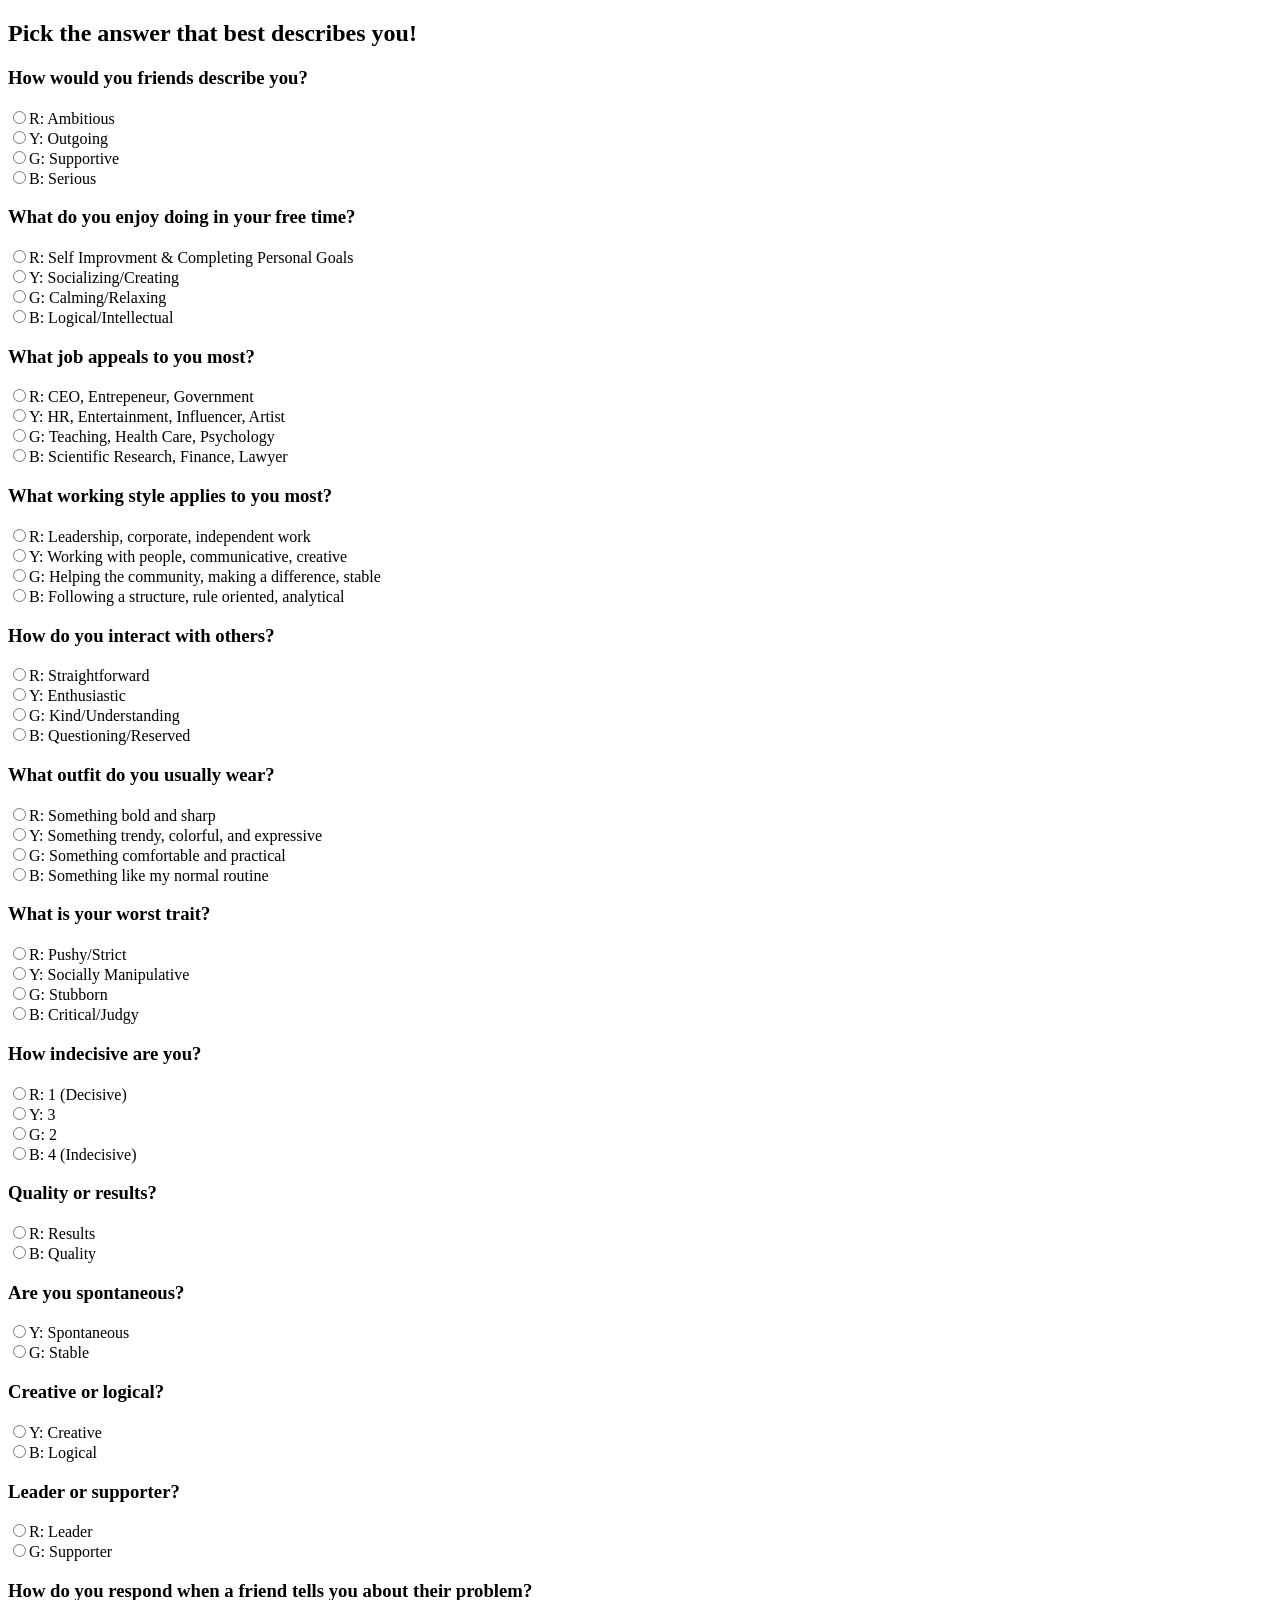
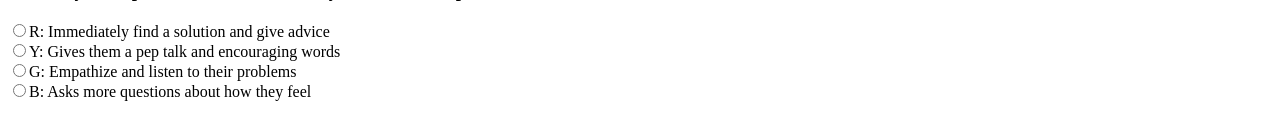
==== quiz.html @ c336f26c "implemented counter system for each option" ====
<!DOCTYPE html>

<html>
    <head>
        <title>Color Type Quiz!!</title>
    </head>

    <body>
        <h2>Pick the answer that best describes you!</h2>
        <div class="question" id = "q1">
            <h3>How would you friends describe you?</h3>
            <label>
                <div>
                    <input type="radio" name="q1r" id="q1r1" onclick="counter('R')">R: Ambitious
                </div>
            </label>
            <label>
                <div>
                    <input type="radio" name="q1r" id="q1r2" onclick="counter('Y')">Y: Outgoing
                </div>
            </label>
            <label>
                <div>
                    <input type="radio" name="q1r" id="q1r3" onclick="counter('G')">G: Supportive
                </div>
            </label>
            <label>
                <div>
                    <input type="radio" name="q1r" id="q1r4" onclick="counter('B')">B: Serious
                </div>
            </label>
        </div>
        <div class="question" id = "q2">
            <h3>What do you enjoy doing in your free time?</h3>
            <label>
                <div>
                    <input type="radio" name="q2r" id="q2r1" onclick="counter('R')">R: Self Improvment & Completing Personal Goals
                </div>
            </label>
            <label>
                <div>
                    <input type="radio" name="q2r" id="q2r2" onclick="counter('Y')">Y: Socializing/Creating
                </div>
            </label>
            <label>
                <div>
                    <input type="radio" name="q2r" id="q2r3" onclick="counter('G')">G: Calming/Relaxing
                </div>
            </label>
            <label>
                <div>
                    <input type="radio" name="q2r" id="q2r4" onclick="counter('B')">B: Logical/Intellectual
                </div>
            </label>
        </div>
        <div class="question" id = "q3">
            <h3>What job appeals to you most?</h3>
            <label>
                <div>
                    <input type="radio" name="q3r" id="q3r1" onclick="counter('R')">R: CEO, Entrepeneur, Government
                </div>
            </label>
            <label>
                <div>
                    <input type="radio" name="q3r" id="q3r2" onclick="counter('Y')">Y: HR, Entertainment, Influencer, Artist
                </div>
            </label>
            <label>
                <div>
                    <input type="radio" name="q3r" id="q3r3" onclick="counter('G')">G: Teaching, Health Care, Psychology
                </div>
            </label>
            <label>
                <div>
                    <input type="radio" name="q3r" id="q3r4" onclick="counter('B')">B: Scientific Research, Finance, Lawyer
                </div>
            </label>
        </div>
        <div class="question" id = "q4">
            <h3>What working style applies to you most?</h3>
            <label>
                <div>
                    <input type="radio" name="q4r" id="q4r1" onclick="counter('R')">R: Leadership, corporate, independent work
                </div>
            </label>
            <label>
                <div>
                    <input type="radio" name="q4r" id="q4r2" onclick="counter('Y')">Y: Working with people, communicative, creative
                </div>
            </label>
            <label>
                <div>
                    <input type="radio" name="q4r" id="q4r3" onclick="counter('G')">G: Helping the community, making a difference, stable
                </div>
            </label>
            <label>
                <div>
                    <input type="radio" name="q4r" id="q4r4" onclick="counter('B')">B: Following a structure, rule oriented, analytical
                </div>
            </label>
        </div>
        <div class="question" id = "q5">
            <h3>How do you interact with others?</h3>
            <label>
                <div>
                    <input type="radio" name="q5r" id="q5r1" onclick="counter('R')">R: Straightforward
                </div>
            </label>
            <label>
                <div>
                    <input type="radio" name="q5r" id="q5r2" onclick="counter('Y')">Y: Enthusiastic
                </div>
            </label>
            <label>
                <div>
                    <input type="radio" name="q5r" id="q5r3" onclick="counter('G')">G: Kind/Understanding
                </div>
            </label>
            <label>
                <div>
                    <input type="radio" name="q5r" id="q5r4" onclick="counter('B')">B: Questioning/Reserved
                </div>
            </label>
        </div>
        <div class="question" id = "q6">
            <h3>What outfit do you usually wear?</h3>
            <label>
                <div>
                    <input type="radio" name="q6r" id="q6r1" onclick="counter('R')">R: Something bold and sharp
                </div>
            </label>
            <label>
                <div>
                    <input type="radio" name="q6r" id="q6r2" onclick="counter('Y')">Y: Something trendy, colorful, and expressive
                </div>
            </label>
            <label>
                <div>
                    <input type="radio" name="q6r" id="q6r3" onclick="counter('G')">G: Something comfortable and practical
                </div>
            </label>
            <label>
                <div>
                    <input type="radio" name="q6r" id="q6r4" onclick="counter('B')">B: Something like my normal routine
                </div>
            </label>
        </div>
        <div class="question" id = "q7">
            <h3>What is your worst trait?</h3>
            <label>
                <div>
                    <input type="radio" name="q7r" id="q7r1" onclick="counter('R')">R: Pushy/Strict
                </div>
            </label>
            <label>
                <div>
                    <input type="radio" name="q7r" id="q7r2" onclick="counter('Y')">Y: Socially Manipulative
                </div>
            </label>
            <label>
                <div>
                    <input type="radio" name="q7r" id="q7r3" onclick="counter('G')">G: Stubborn
                </div>
            </label>
            <label>
                <div>
                    <input type="radio" name="q7r" id="q7r4" onclick="counter('B')">B: Critical/Judgy
                </div>
            </label>
        </div>
        <div class="question" id = "q8">
            <h3>How indecisive are you?</h3>
            
            <label>
                <div>
                    <input type="radio" name="q8r" id="q8r1" onclick="counter('R')">R: 1 (Decisive)
                </div>
            </label>
            <label>
                <div>
                    <input type="radio" name="q8r" id="q8r2" onclick="counter('Y')">Y: 3
                </div>
            </label>
            <label>
                <div>
                    <input type="radio" name="q8r" id="q8r3" onclick="counter('G')">G: 2
                </div>
            </label>
            <label>
                <div>
                    <input type="radio" name="q8r" id="q8r4" onclick="counter('B')">B: 4 (Indecisive)
                </div>
            </label>
        </div>
        <div class="question" id = "q9">
            <h3>Quality or results?</h3>
            <label>
                <div>
                    <input type="radio" name="q9r" id="q9r1" onclick="counter('R')">R: Results
                </div>
            </label>
            <label>
                <div>
                    <input type="radio" name="q9r" id="q9r2" onclick="counter('B')">B: Quality
                </div>
            </label>
        </div>
        <div class="question" id = "q10">
            <h3>Are you spontaneous?</h3>
            <label>
                <div>
                    <input type="radio" name="q10r" id="q10r1" onclick="counter('Y')">Y: Spontaneous
                </div>
            </label>
            <label>
                <div>
                    <input type="radio" name="q10r" id="q10r2" onclick="counter('G')">G: Stable
                </div>
            </label>
        </div>
        <div class="question" id = "q11">
            <h3>Creative or logical?</h3>
            <label>
                <div>
                    <input type="radio" name="q11r" id="q11r1" onclick="counter('Y')">Y: Creative
                </div>
            </label>
            <label>
                <div>
                    <input type="radio" name="q11r" id="q11r2" onclick="counter('B')">B: Logical
                </div>
            </label>
        </div>
        <div class="question" id = "q12">
            <h3>Leader or supporter?</h3>
            <label>
                <div>
                    <input type="radio" name="q12r" id="q12r1" onclick="counter('R')">R: Leader
                </div>
            </label>
            <label>
                <div>
                    <input type="radio" name="q12r" id="q12r2" onclick="counter('G')">G: Supporter
                </div>
            </label>
        </div>
        <div class="question" id = "q13">
            <h3>How do you respond when a friend tells you about their problem?</h3>
            <label>
                <div>
                    <input type="radio" name="q13r" id="q13r1" onclick="counter('R')">R: Immediately find a solution and give advice
                </div>
            </label>
            <label>
                <div>
                    <input type="radio" name="q13r" id="q13r2" onclick="counter('Y')">Y: Gives them a pep talk and encouraging words
                </div>
            </label>
            <label>
                <div>
                    <input type="radio" name="q13r" id="q13r3" onclick="counter('G')">G: Empathize and listen to their problems
                </div>
            </label>
            <label>
                <div>
                    <input type="radio" name="q13r" id="q13r4" onclick="counter('B')">B: Asks more questions about how they feel
                </div>
            </label>
        </div>
        <p id="output"></p>
        <script src="main.js"></script>
    </body>
</html>
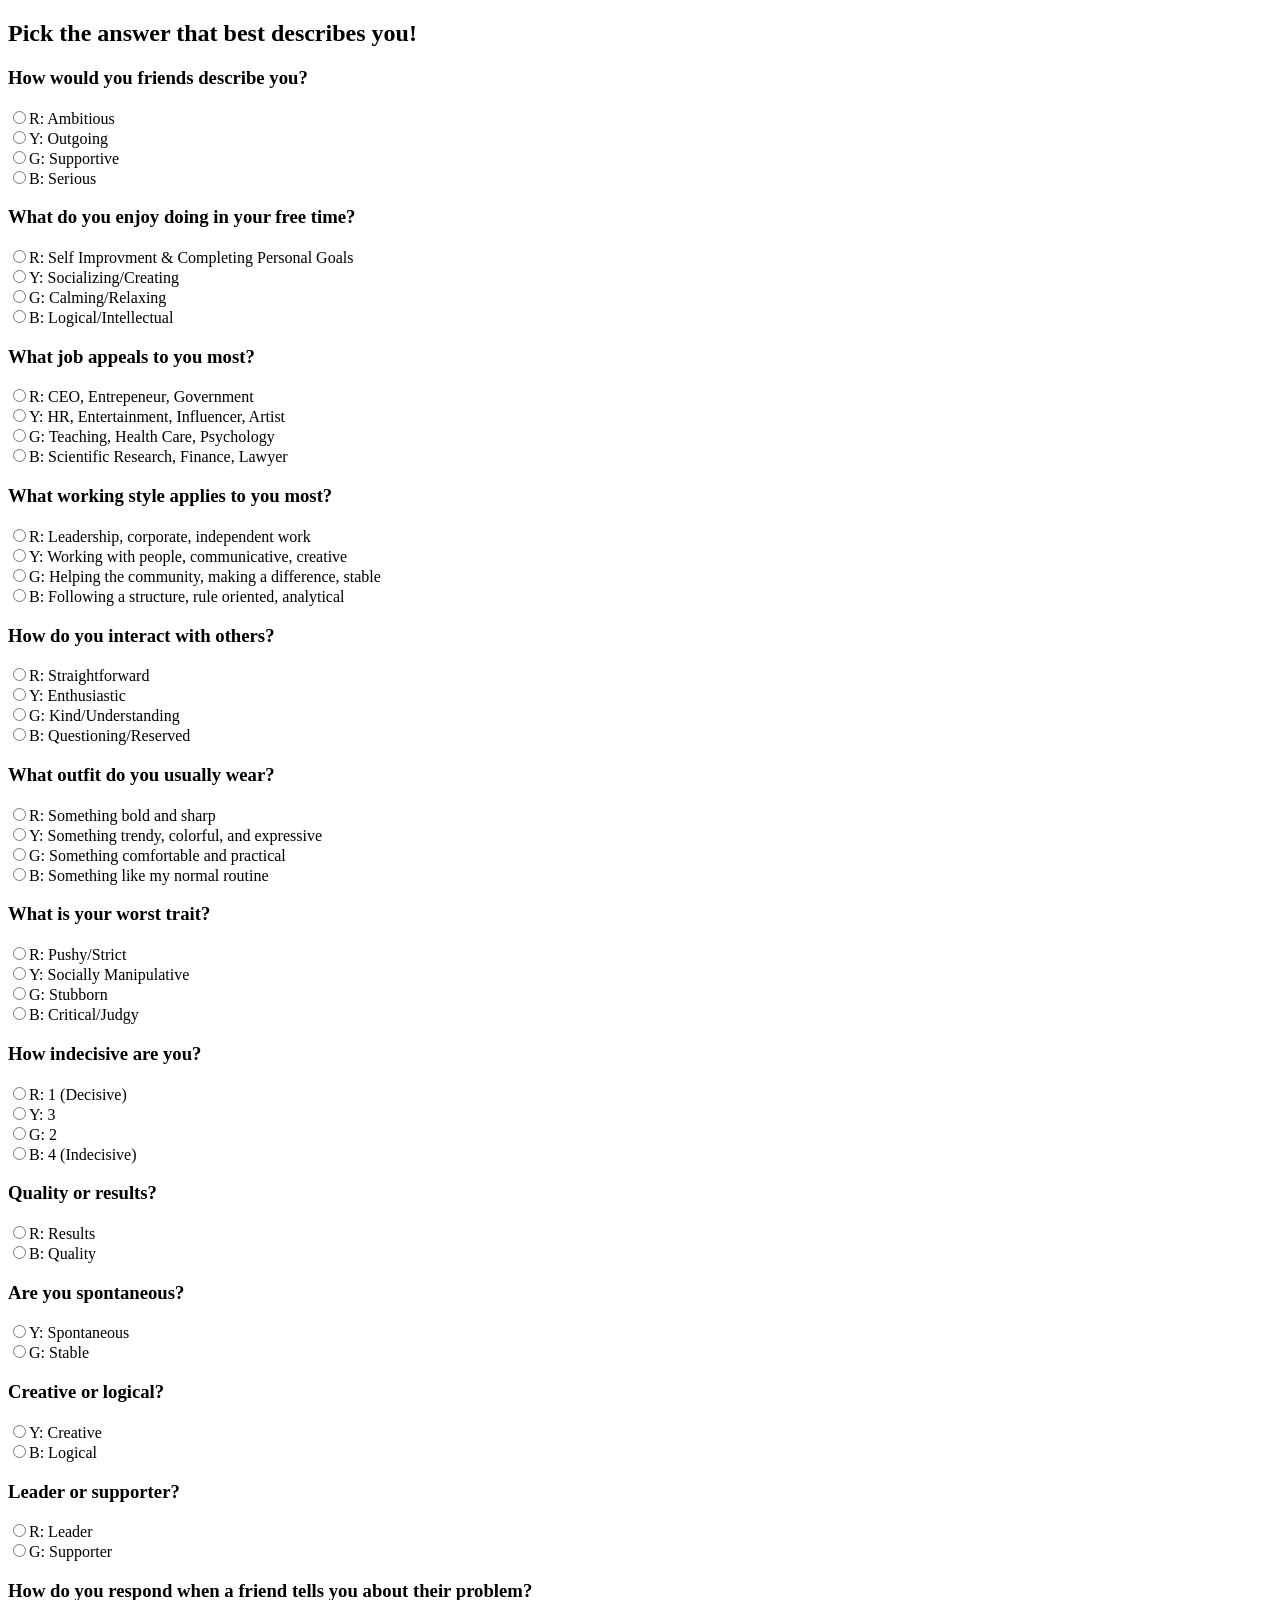
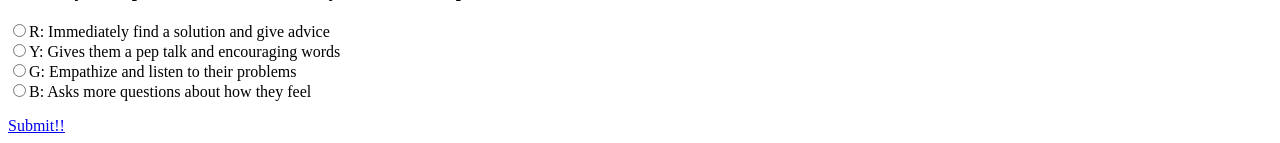
==== commit 80377ff8: "results page! but the results don't work?" ====
--- a/quiz.html
+++ b/quiz.html
@@ -11,22 +11,22 @@
             <h3>How would you friends describe you?</h3>
             <label>
                 <div>
-                    <input type="radio" name="q1r" id="q1r1" onclick="counter('R')">R: Ambitious
-                </div>
-            </label>
-            <label>
-                <div>
-                    <input type="radio" name="q1r" id="q1r2" onclick="counter('Y')">Y: Outgoing
-                </div>
-            </label>
-            <label>
-                <div>
-                    <input type="radio" name="q1r" id="q1r3" onclick="counter('G')">G: Supportive
-                </div>
-            </label>
-            <label>
-                <div>
-                    <input type="radio" name="q1r" id="q1r4" onclick="counter('B')">B: Serious
+                    <input type="radio" name="q1r" id="q1r1" onclick="counter('q1', 'R')">R: Ambitious
+                </div>
+            </label>
+            <label>
+                <div>
+                    <input type="radio" name="q1r" id="q1r2" onclick="counter('q1', 'Y')">Y: Outgoing
+                </div>
+            </label>
+            <label>
+                <div>
+                    <input type="radio" name="q1r" id="q1r3" onclick="counter('q1', 'G')">G: Supportive
+                </div>
+            </label>
+            <label>
+                <div>
+                    <input type="radio" name="q1r" id="q1r4" onclick="counter('q1', 'B')">B: Serious
                 </div>
             </label>
         </div>
@@ -34,22 +34,22 @@
             <h3>What do you enjoy doing in your free time?</h3>
             <label>
                 <div>
-                    <input type="radio" name="q2r" id="q2r1" onclick="counter('R')">R: Self Improvment & Completing Personal Goals
-                </div>
-            </label>
-            <label>
-                <div>
-                    <input type="radio" name="q2r" id="q2r2" onclick="counter('Y')">Y: Socializing/Creating
-                </div>
-            </label>
-            <label>
-                <div>
-                    <input type="radio" name="q2r" id="q2r3" onclick="counter('G')">G: Calming/Relaxing
-                </div>
-            </label>
-            <label>
-                <div>
-                    <input type="radio" name="q2r" id="q2r4" onclick="counter('B')">B: Logical/Intellectual
+                    <input type="radio" name="q2r" id="q2r1" onclick="counter('q2', 'R')">R: Self Improvment & Completing Personal Goals
+                </div>
+            </label>
+            <label>
+                <div>
+                    <input type="radio" name="q2r" id="q2r2" onclick="counter('q2', 'Y')">Y: Socializing/Creating
+                </div>
+            </label>
+            <label>
+                <div>
+                    <input type="radio" name="q2r" id="q2r3" onclick="counter('q2', 'G')">G: Calming/Relaxing
+                </div>
+            </label>
+            <label>
+                <div>
+                    <input type="radio" name="q2r" id="q2r4" onclick="counter('q2', 'B')">B: Logical/Intellectual
                 </div>
             </label>
         </div>
@@ -57,22 +57,22 @@
             <h3>What job appeals to you most?</h3>
             <label>
                 <div>
-                    <input type="radio" name="q3r" id="q3r1" onclick="counter('R')">R: CEO, Entrepeneur, Government
-                </div>
-            </label>
-            <label>
-                <div>
-                    <input type="radio" name="q3r" id="q3r2" onclick="counter('Y')">Y: HR, Entertainment, Influencer, Artist
-                </div>
-            </label>
-            <label>
-                <div>
-                    <input type="radio" name="q3r" id="q3r3" onclick="counter('G')">G: Teaching, Health Care, Psychology
-                </div>
-            </label>
-            <label>
-                <div>
-                    <input type="radio" name="q3r" id="q3r4" onclick="counter('B')">B: Scientific Research, Finance, Lawyer
+                    <input type="radio" name="q3r" id="q3r1" onclick="counter('q3', 'R')">R: CEO, Entrepeneur, Government
+                </div>
+            </label>
+            <label>
+                <div>
+                    <input type="radio" name="q3r" id="q3r2" onclick="counter('q3', 'Y')">Y: HR, Entertainment, Influencer, Artist
+                </div>
+            </label>
+            <label>
+                <div>
+                    <input type="radio" name="q3r" id="q3r3" onclick="counter('q3', 'G')">G: Teaching, Health Care, Psychology
+                </div>
+            </label>
+            <label>
+                <div>
+                    <input type="radio" name="q3r" id="q3r4" onclick="counter('q3', 'B')">B: Scientific Research, Finance, Lawyer
                 </div>
             </label>
         </div>
@@ -80,22 +80,22 @@
             <h3>What working style applies to you most?</h3>
             <label>
                 <div>
-                    <input type="radio" name="q4r" id="q4r1" onclick="counter('R')">R: Leadership, corporate, independent work
-                </div>
-            </label>
-            <label>
-                <div>
-                    <input type="radio" name="q4r" id="q4r2" onclick="counter('Y')">Y: Working with people, communicative, creative
-                </div>
-            </label>
-            <label>
-                <div>
-                    <input type="radio" name="q4r" id="q4r3" onclick="counter('G')">G: Helping the community, making a difference, stable
-                </div>
-            </label>
-            <label>
-                <div>
-                    <input type="radio" name="q4r" id="q4r4" onclick="counter('B')">B: Following a structure, rule oriented, analytical
+                    <input type="radio" name="q4r" id="q4r1" onclick="counter('q4', 'R')">R: Leadership, corporate, independent work
+                </div>
+            </label>
+            <label>
+                <div>
+                    <input type="radio" name="q4r" id="q4r2" onclick="counter('q4', 'Y')">Y: Working with people, communicative, creative
+                </div>
+            </label>
+            <label>
+                <div>
+                    <input type="radio" name="q4r" id="q4r3" onclick="counter('q4', 'G')">G: Helping the community, making a difference, stable
+                </div>
+            </label>
+            <label>
+                <div>
+                    <input type="radio" name="q4r" id="q4r4" onclick="counter('q4', 'B')">B: Following a structure, rule oriented, analytical
                 </div>
             </label>
         </div>
@@ -103,22 +103,22 @@
             <h3>How do you interact with others?</h3>
             <label>
                 <div>
-                    <input type="radio" name="q5r" id="q5r1" onclick="counter('R')">R: Straightforward
-                </div>
-            </label>
-            <label>
-                <div>
-                    <input type="radio" name="q5r" id="q5r2" onclick="counter('Y')">Y: Enthusiastic
-                </div>
-            </label>
-            <label>
-                <div>
-                    <input type="radio" name="q5r" id="q5r3" onclick="counter('G')">G: Kind/Understanding
-                </div>
-            </label>
-            <label>
-                <div>
-                    <input type="radio" name="q5r" id="q5r4" onclick="counter('B')">B: Questioning/Reserved
+                    <input type="radio" name="q5r" id="q5r1" onclick="counter('q5', 'R')">R: Straightforward
+                </div>
+            </label>
+            <label>
+                <div>
+                    <input type="radio" name="q5r" id="q5r2" onclick="counter('q5', 'Y')">Y: Enthusiastic
+                </div>
+            </label>
+            <label>
+                <div>
+                    <input type="radio" name="q5r" id="q5r3" onclick="counter('q5', 'G')">G: Kind/Understanding
+                </div>
+            </label>
+            <label>
+                <div>
+                    <input type="radio" name="q5r" id="q5r4" onclick="counter('q5', 'B')">B: Questioning/Reserved
                 </div>
             </label>
         </div>
@@ -126,22 +126,22 @@
             <h3>What outfit do you usually wear?</h3>
             <label>
                 <div>
-                    <input type="radio" name="q6r" id="q6r1" onclick="counter('R')">R: Something bold and sharp
-                </div>
-            </label>
-            <label>
-                <div>
-                    <input type="radio" name="q6r" id="q6r2" onclick="counter('Y')">Y: Something trendy, colorful, and expressive
-                </div>
-            </label>
-            <label>
-                <div>
-                    <input type="radio" name="q6r" id="q6r3" onclick="counter('G')">G: Something comfortable and practical
-                </div>
-            </label>
-            <label>
-                <div>
-                    <input type="radio" name="q6r" id="q6r4" onclick="counter('B')">B: Something like my normal routine
+                    <input type="radio" name="q6r" id="q6r1" onclick="counter('q6', 'R')">R: Something bold and sharp
+                </div>
+            </label>
+            <label>
+                <div>
+                    <input type="radio" name="q6r" id="q6r2" onclick="counter('q6', 'Y')">Y: Something trendy, colorful, and expressive
+                </div>
+            </label>
+            <label>
+                <div>
+                    <input type="radio" name="q6r" id="q6r3" onclick="counter('q6', 'G')">G: Something comfortable and practical
+                </div>
+            </label>
+            <label>
+                <div>
+                    <input type="radio" name="q6r" id="q6r4" onclick="counter('q6', 'B')">B: Something like my normal routine
                 </div>
             </label>
         </div>
@@ -149,22 +149,22 @@
             <h3>What is your worst trait?</h3>
             <label>
                 <div>
-                    <input type="radio" name="q7r" id="q7r1" onclick="counter('R')">R: Pushy/Strict
-                </div>
-            </label>
-            <label>
-                <div>
-                    <input type="radio" name="q7r" id="q7r2" onclick="counter('Y')">Y: Socially Manipulative
-                </div>
-            </label>
-            <label>
-                <div>
-                    <input type="radio" name="q7r" id="q7r3" onclick="counter('G')">G: Stubborn
-                </div>
-            </label>
-            <label>
-                <div>
-                    <input type="radio" name="q7r" id="q7r4" onclick="counter('B')">B: Critical/Judgy
+                    <input type="radio" name="q7r" id="q7r1" onclick="counter('q7', 'R')">R: Pushy/Strict
+                </div>
+            </label>
+            <label>
+                <div>
+                    <input type="radio" name="q7r" id="q7r2" onclick="counter('q7', 'Y')">Y: Socially Manipulative
+                </div>
+            </label>
+            <label>
+                <div>
+                    <input type="radio" name="q7r" id="q7r3" onclick="counter('q7', 'G')">G: Stubborn
+                </div>
+            </label>
+            <label>
+                <div>
+                    <input type="radio" name="q7r" id="q7r4" onclick="counter('q7', 'B')">B: Critical/Judgy
                 </div>
             </label>
         </div>
@@ -173,22 +173,22 @@
             
             <label>
                 <div>
-                    <input type="radio" name="q8r" id="q8r1" onclick="counter('R')">R: 1 (Decisive)
-                </div>
-            </label>
-            <label>
-                <div>
-                    <input type="radio" name="q8r" id="q8r2" onclick="counter('Y')">Y: 3
-                </div>
-            </label>
-            <label>
-                <div>
-                    <input type="radio" name="q8r" id="q8r3" onclick="counter('G')">G: 2
-                </div>
-            </label>
-            <label>
-                <div>
-                    <input type="radio" name="q8r" id="q8r4" onclick="counter('B')">B: 4 (Indecisive)
+                    <input type="radio" name="q8r" id="q8r1" onclick="counter('q8', 'R')">R: 1 (Decisive)
+                </div>
+            </label>
+            <label>
+                <div>
+                    <input type="radio" name="q8r" id="q8r2" onclick="counter('q8', 'Y')">Y: 3
+                </div>
+            </label>
+            <label>
+                <div>
+                    <input type="radio" name="q8r" id="q8r3" onclick="counter('q8', 'G')">G: 2
+                </div>
+            </label>
+            <label>
+                <div>
+                    <input type="radio" name="q8r" id="q8r4" onclick="counter('q8', 'B')">B: 4 (Indecisive)
                 </div>
             </label>
         </div>
@@ -196,12 +196,12 @@
             <h3>Quality or results?</h3>
             <label>
                 <div>
-                    <input type="radio" name="q9r" id="q9r1" onclick="counter('R')">R: Results
-                </div>
-            </label>
-            <label>
-                <div>
-                    <input type="radio" name="q9r" id="q9r2" onclick="counter('B')">B: Quality
+                    <input type="radio" name="q9r" id="q9r1" onclick="counter('q9', 'R')">R: Results
+                </div>
+            </label>
+            <label>
+                <div>
+                    <input type="radio" name="q9r" id="q9r2" onclick="counter('q9', 'B')">B: Quality
                 </div>
             </label>
         </div>
@@ -209,12 +209,12 @@
             <h3>Are you spontaneous?</h3>
             <label>
                 <div>
-                    <input type="radio" name="q10r" id="q10r1" onclick="counter('Y')">Y: Spontaneous
-                </div>
-            </label>
-            <label>
-                <div>
-                    <input type="radio" name="q10r" id="q10r2" onclick="counter('G')">G: Stable
+                    <input type="radio" name="q10r" id="q10r1" onclick="counter('q10', 'Y')">Y: Spontaneous
+                </div>
+            </label>
+            <label>
+                <div>
+                    <input type="radio" name="q10r" id="q10r2" onclick="counter('q10', 'G')">G: Stable
                 </div>
             </label>
         </div>
@@ -222,12 +222,12 @@
             <h3>Creative or logical?</h3>
             <label>
                 <div>
-                    <input type="radio" name="q11r" id="q11r1" onclick="counter('Y')">Y: Creative
-                </div>
-            </label>
-            <label>
-                <div>
-                    <input type="radio" name="q11r" id="q11r2" onclick="counter('B')">B: Logical
+                    <input type="radio" name="q11r" id="q11r1" onclick="counter('q11', 'Y')">Y: Creative
+                </div>
+            </label>
+            <label>
+                <div>
+                    <input type="radio" name="q11r" id="q11r2" onclick="counter('q11', 'B')">B: Logical
                 </div>
             </label>
         </div>
@@ -235,12 +235,12 @@
             <h3>Leader or supporter?</h3>
             <label>
                 <div>
-                    <input type="radio" name="q12r" id="q12r1" onclick="counter('R')">R: Leader
-                </div>
-            </label>
-            <label>
-                <div>
-                    <input type="radio" name="q12r" id="q12r2" onclick="counter('G')">G: Supporter
+                    <input type="radio" name="q12r" id="q12r1" onclick="counter('q12', 'R')">R: Leader
+                </div>
+            </label>
+            <label>
+                <div>
+                    <input type="radio" name="q12r" id="q12r2" onclick="counter('q12', 'G')">G: Supporter
                 </div>
             </label>
         </div>
@@ -248,26 +248,27 @@
             <h3>How do you respond when a friend tells you about their problem?</h3>
             <label>
                 <div>
-                    <input type="radio" name="q13r" id="q13r1" onclick="counter('R')">R: Immediately find a solution and give advice
-                </div>
-            </label>
-            <label>
-                <div>
-                    <input type="radio" name="q13r" id="q13r2" onclick="counter('Y')">Y: Gives them a pep talk and encouraging words
-                </div>
-            </label>
-            <label>
-                <div>
-                    <input type="radio" name="q13r" id="q13r3" onclick="counter('G')">G: Empathize and listen to their problems
-                </div>
-            </label>
-            <label>
-                <div>
-                    <input type="radio" name="q13r" id="q13r4" onclick="counter('B')">B: Asks more questions about how they feel
+                    <input type="radio" name="q13r" id="q13r1" onclick="counter('q13', 'R')">R: Immediately find a solution and give advice
+                </div>
+            </label>
+            <label>
+                <div>
+                    <input type="radio" name="q13r" id="q13r2" onclick="counter('q13', 'Y')">Y: Gives them a pep talk and encouraging words
+                </div>
+            </label>
+            <label>
+                <div>
+                    <input type="radio" name="q13r" id="q13r3" onclick="counter('q13', 'G')">G: Empathize and listen to their problems
+                </div>
+            </label>
+            <label>
+                <div>
+                    <input type="radio" name="q13r" id="q13r4" onclick="counter('q13', 'B')">B: Asks more questions about how they feel
                 </div>
             </label>
         </div>
         <p id="output"></p>
         <script src="main.js"></script>
+        <a href="results.html">Submit!!</a>
     </body>
 </html>
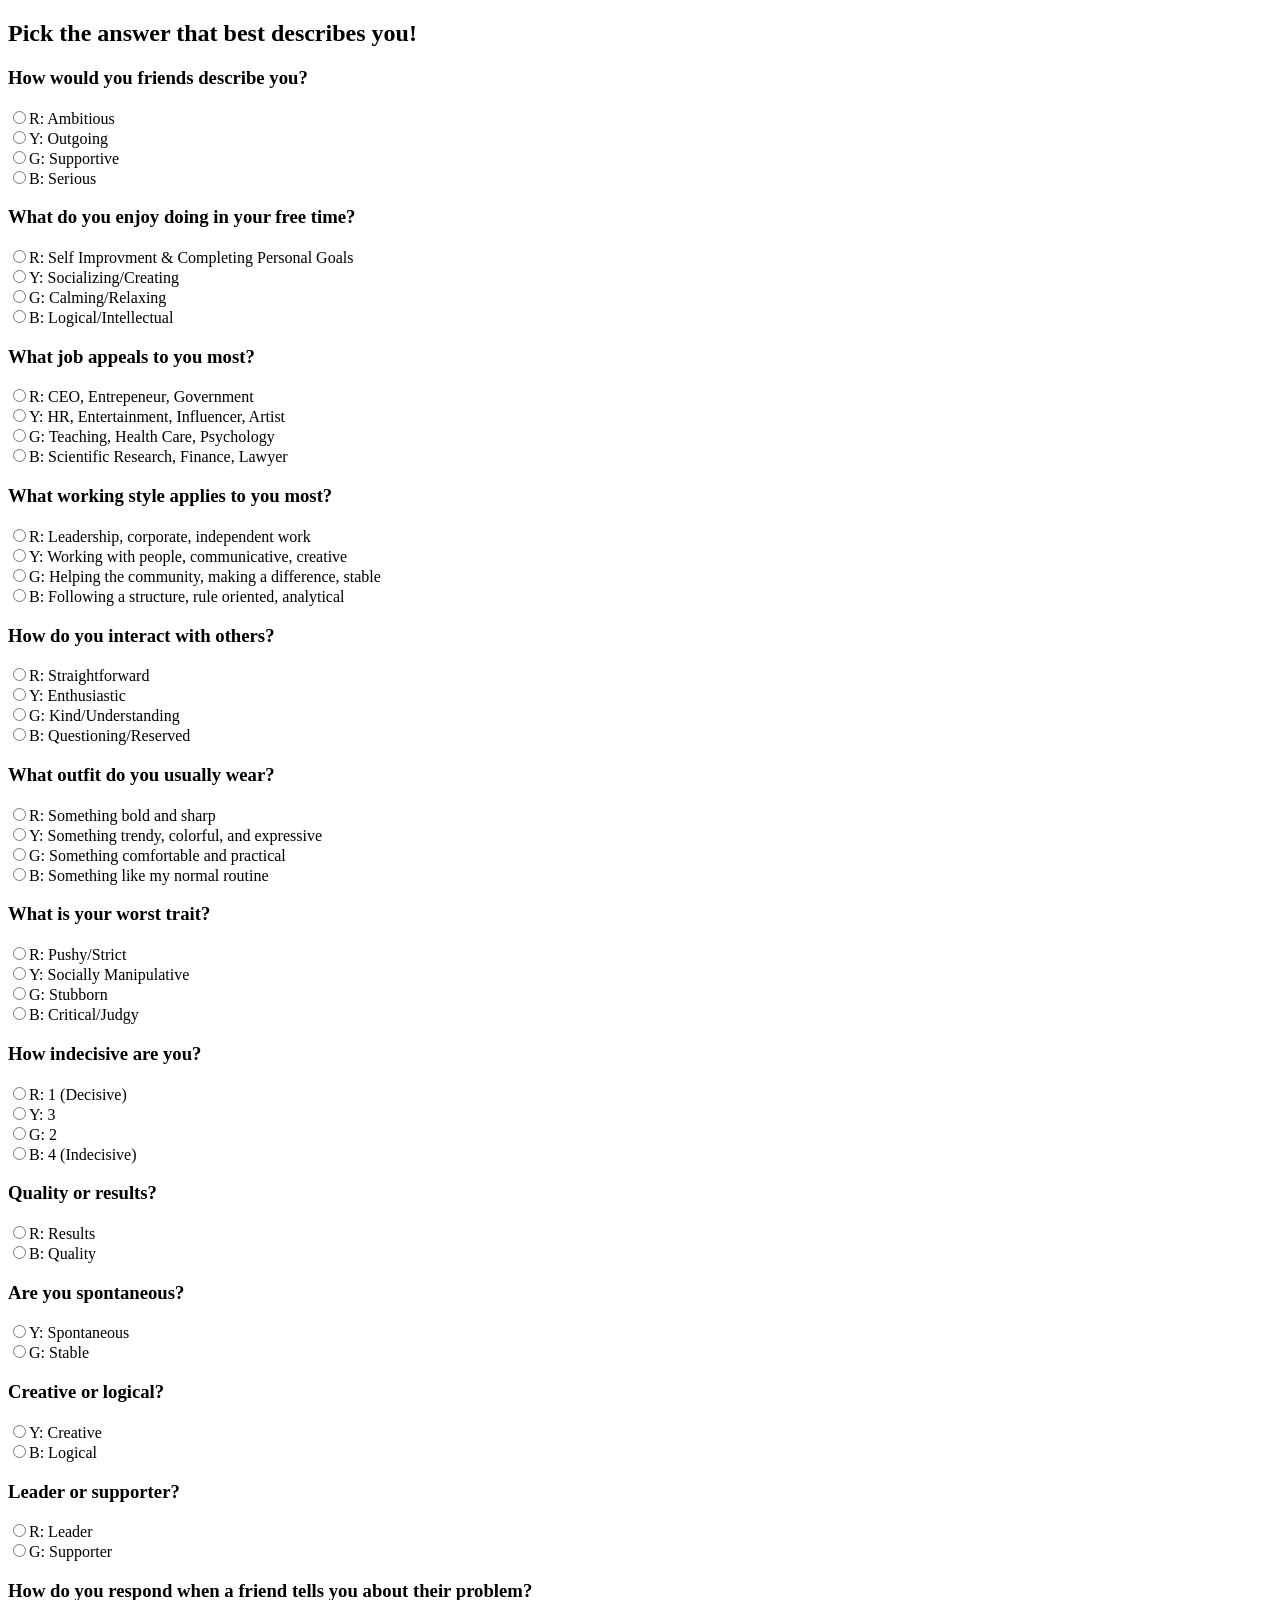
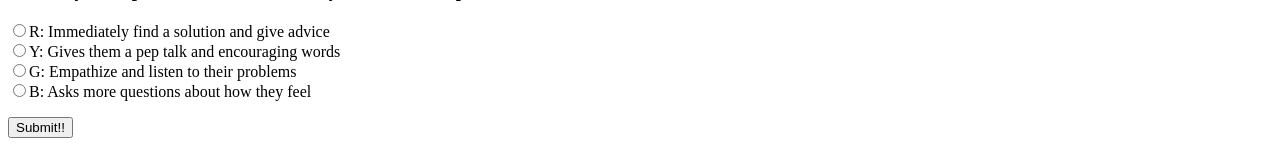
==== commit 08d4ac73: "added confetti yay" ====
--- a/quiz.html
+++ b/quiz.html
@@ -269,6 +269,6 @@
         </div>
         <p id="output"></p>
         <script src="main.js"></script>
-        <a href="results.html">Submit!!</a>
+        <button onclick="submit()">Submit!!</button>
     </body>
 </html>
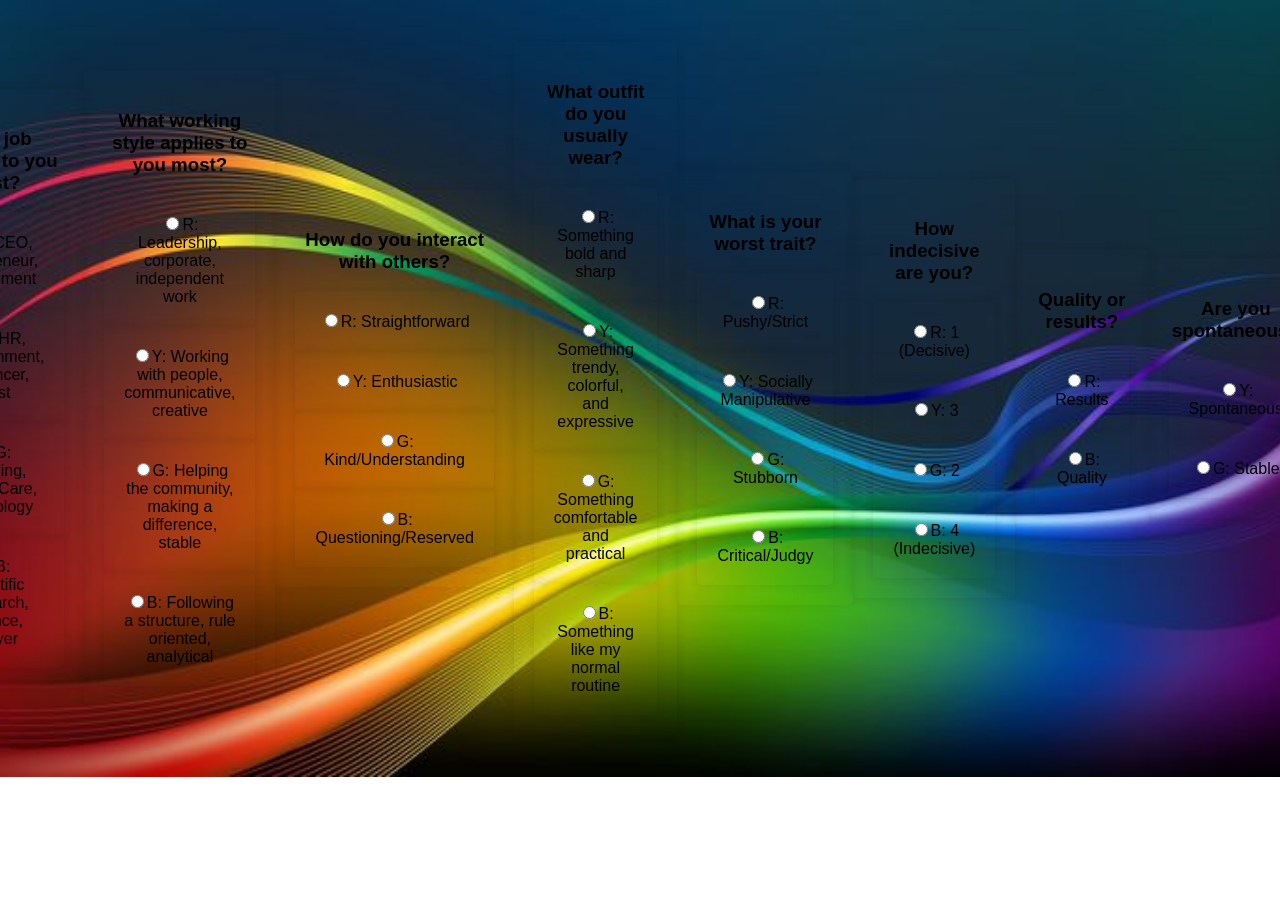
==== commit f8c8ef0c: "added some css and background, background finally working (but wonky)" ====
--- a/quiz.html
+++ b/quiz.html
@@ -3,6 +3,7 @@
 <html>
     <head>
         <title>Color Type Quiz!!</title>
+        <link rel="stylesheet" href="style.css">
     </head>
 
     <body>
--- a/style.css
+++ b/style.css
@@ -0,0 +1,29 @@
+body {
+    background-image: url("bg.jpg");
+    background-size: cover;
+    background-position: center;
+    background-repeat: no-repeat;
+    font-family: Arial, sans-serif;
+    margin: 0;
+    padding: 20px;
+    display: flex;
+    align-items: center;
+    justify-content: center;
+}
+
+button {
+    background-color: #4CAF50;
+    color: white;
+    padding: 10px 20px;
+    border: none;
+    border-radius: 5px;
+    cursor: pointer;
+}
+
+div {
+    padding: 20px;
+    border-radius: 5px;
+    box-shadow: 0 0 10px rgba(0, 0, 0, 0.1);
+    text-align: center;
+}
+
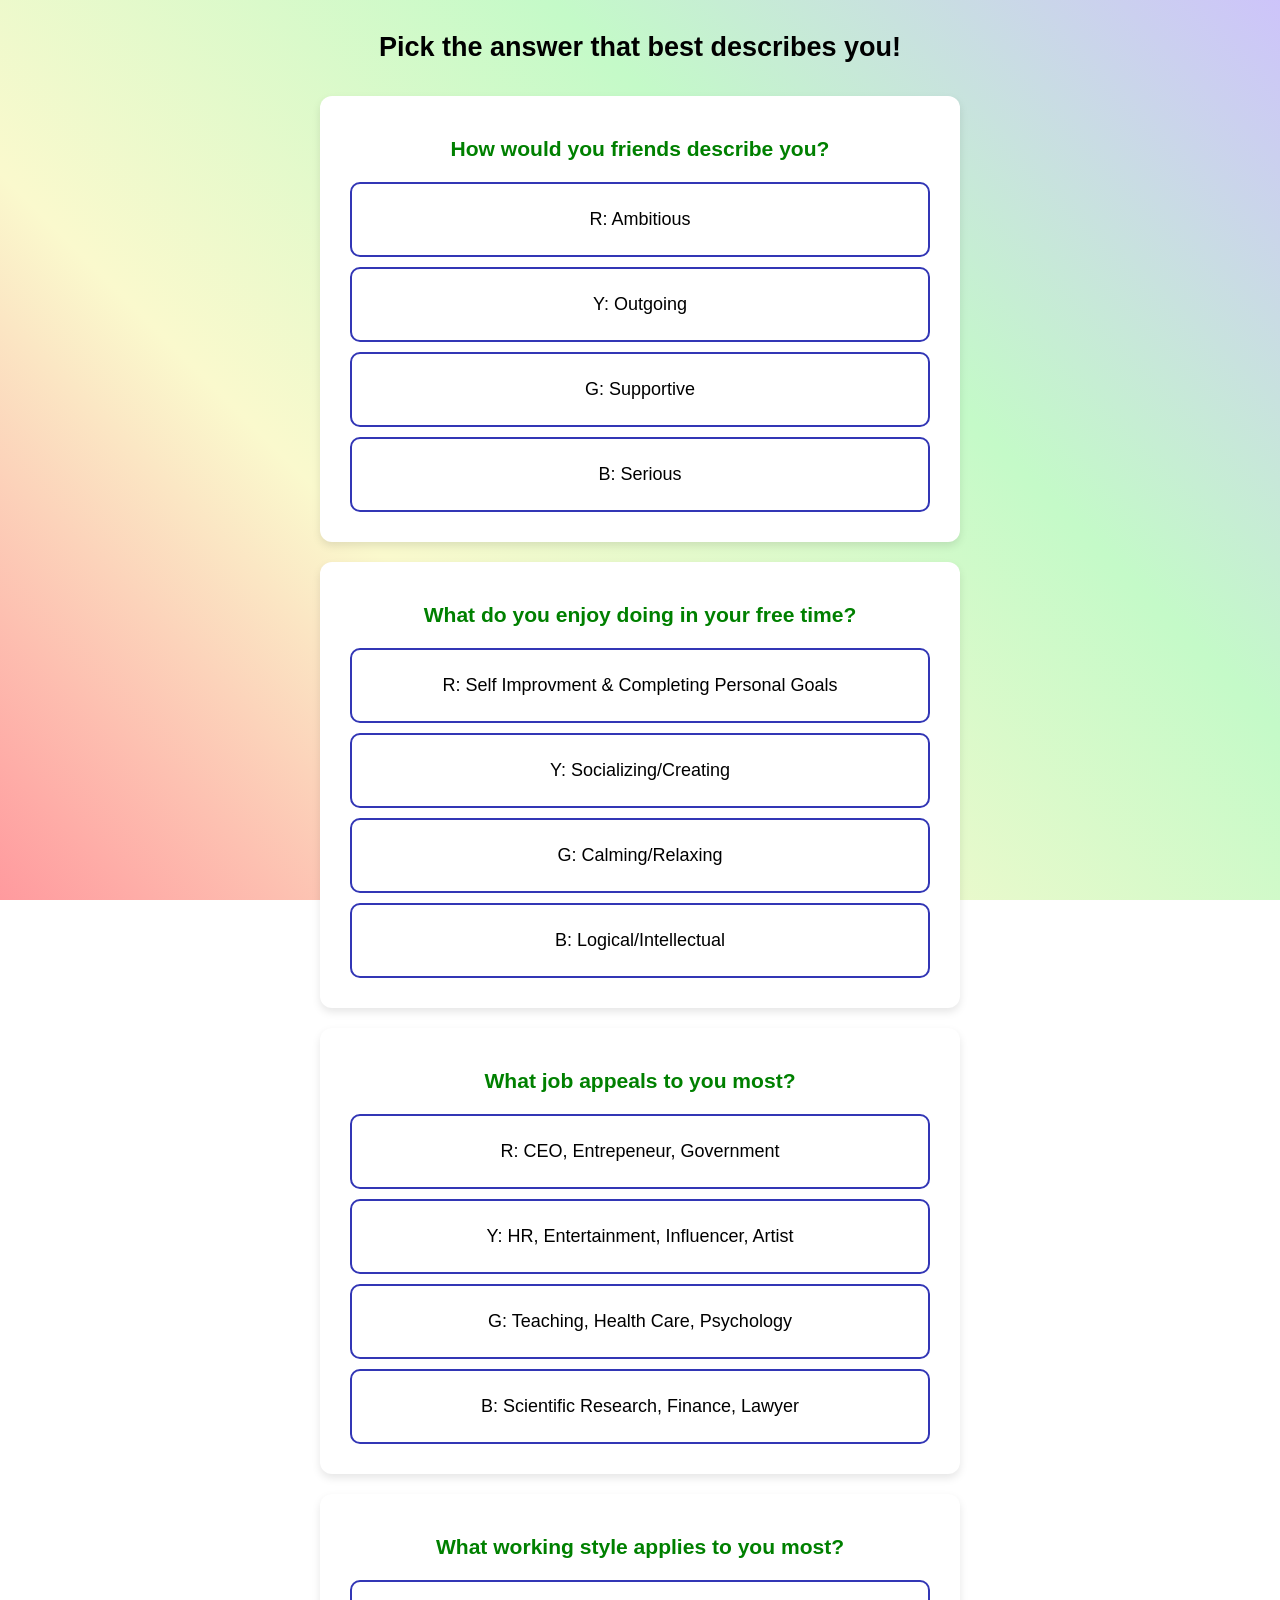
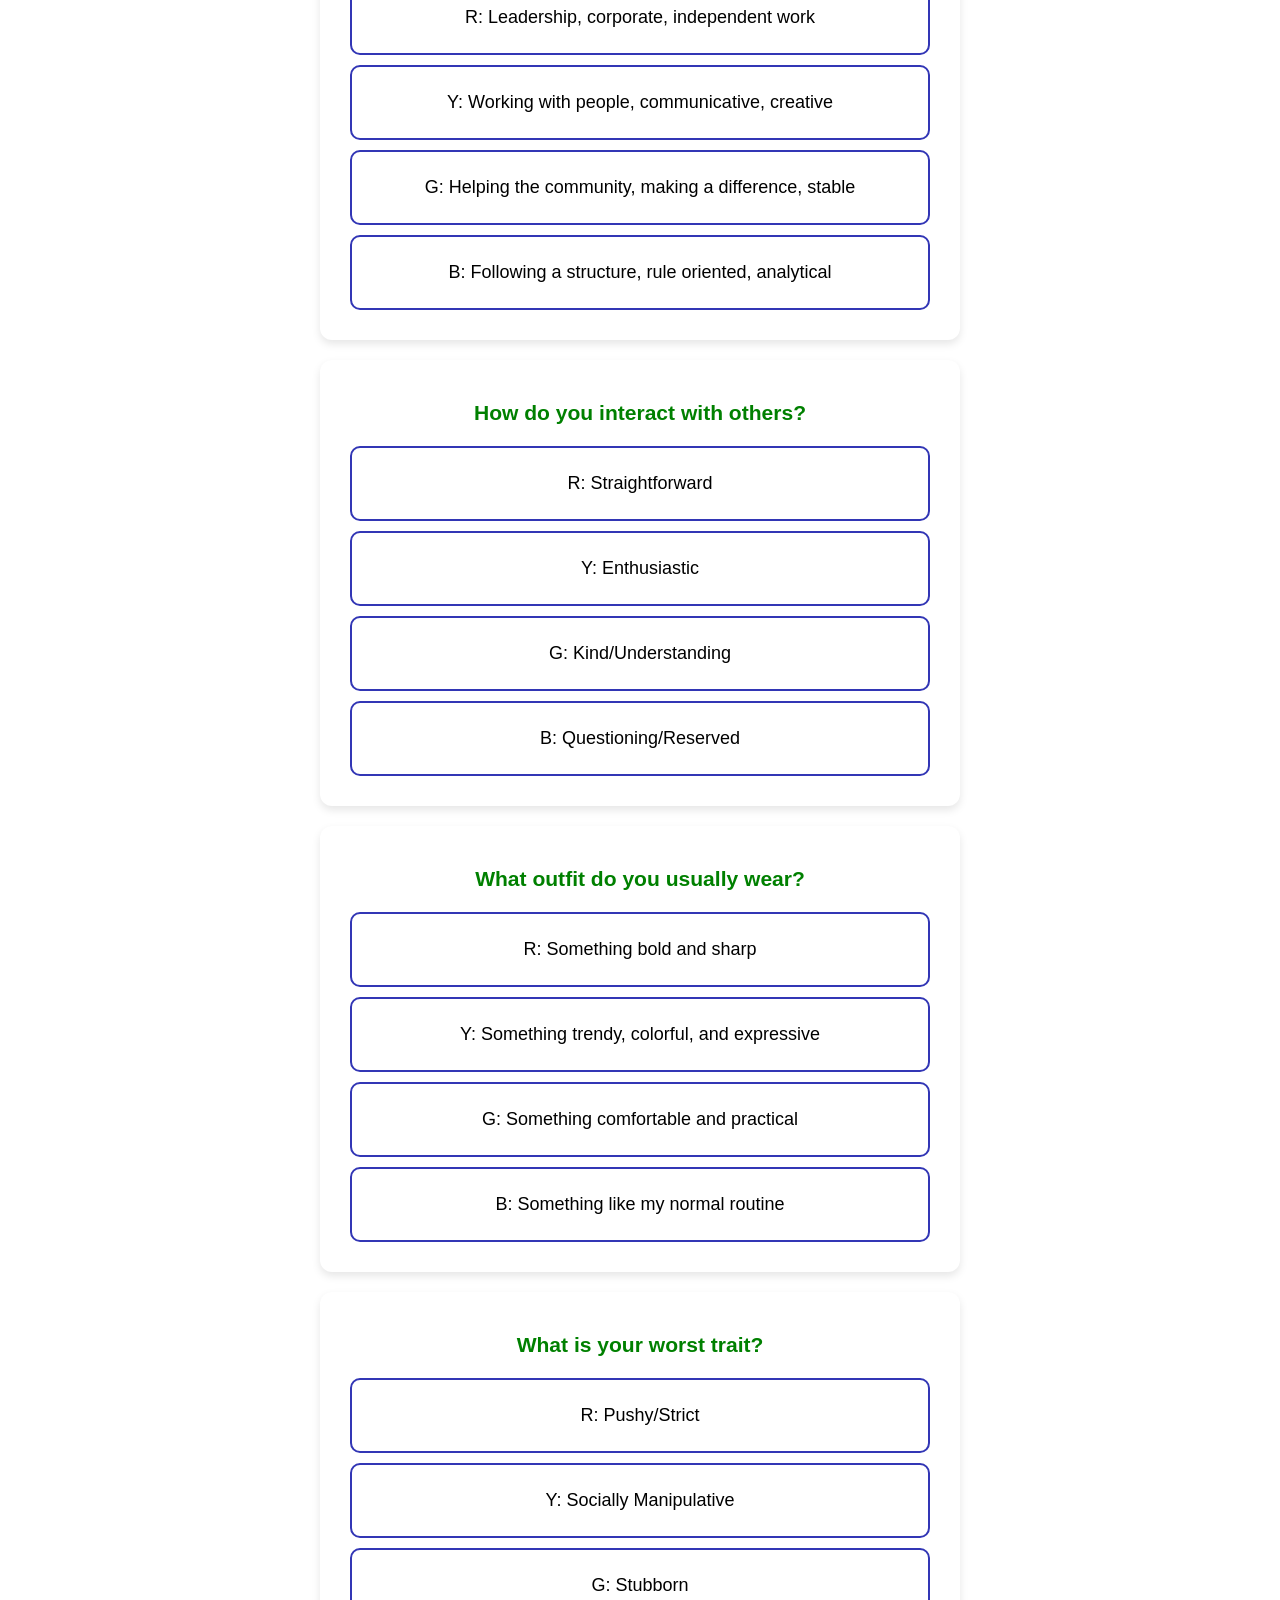
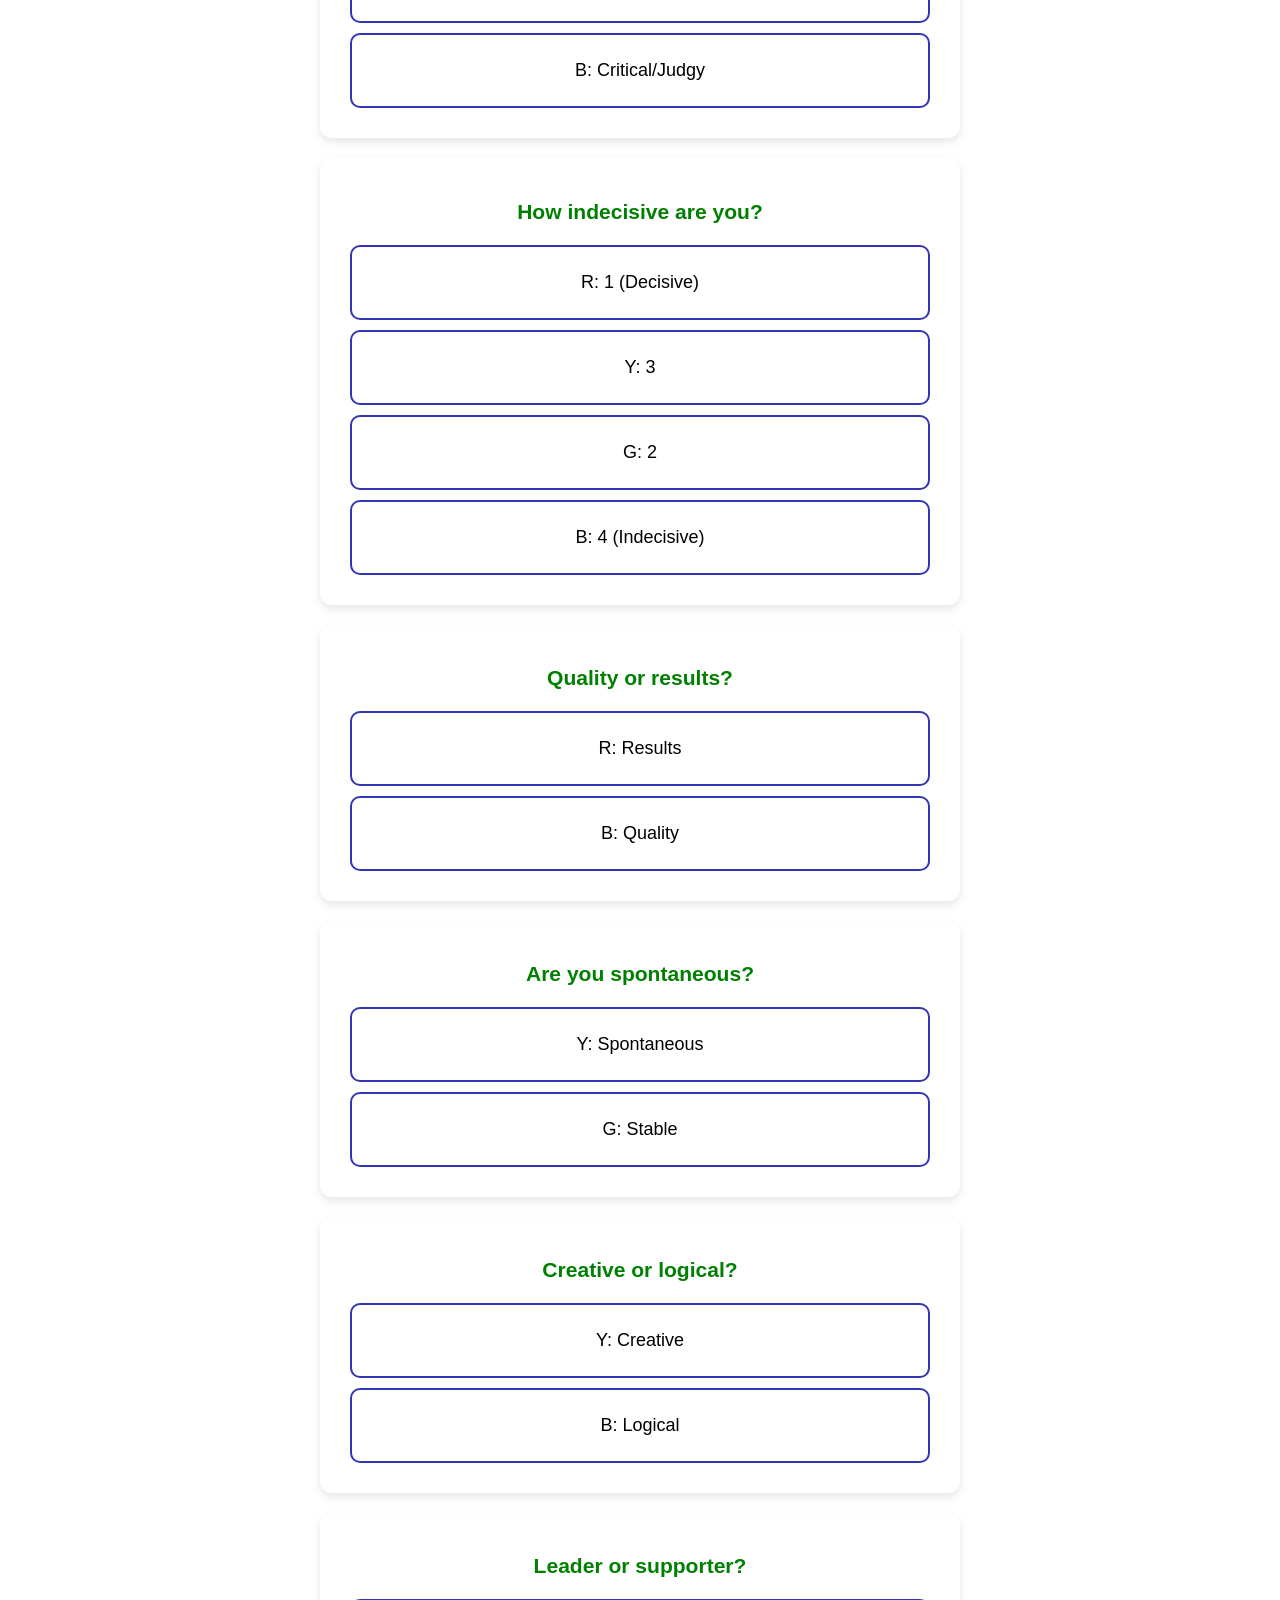
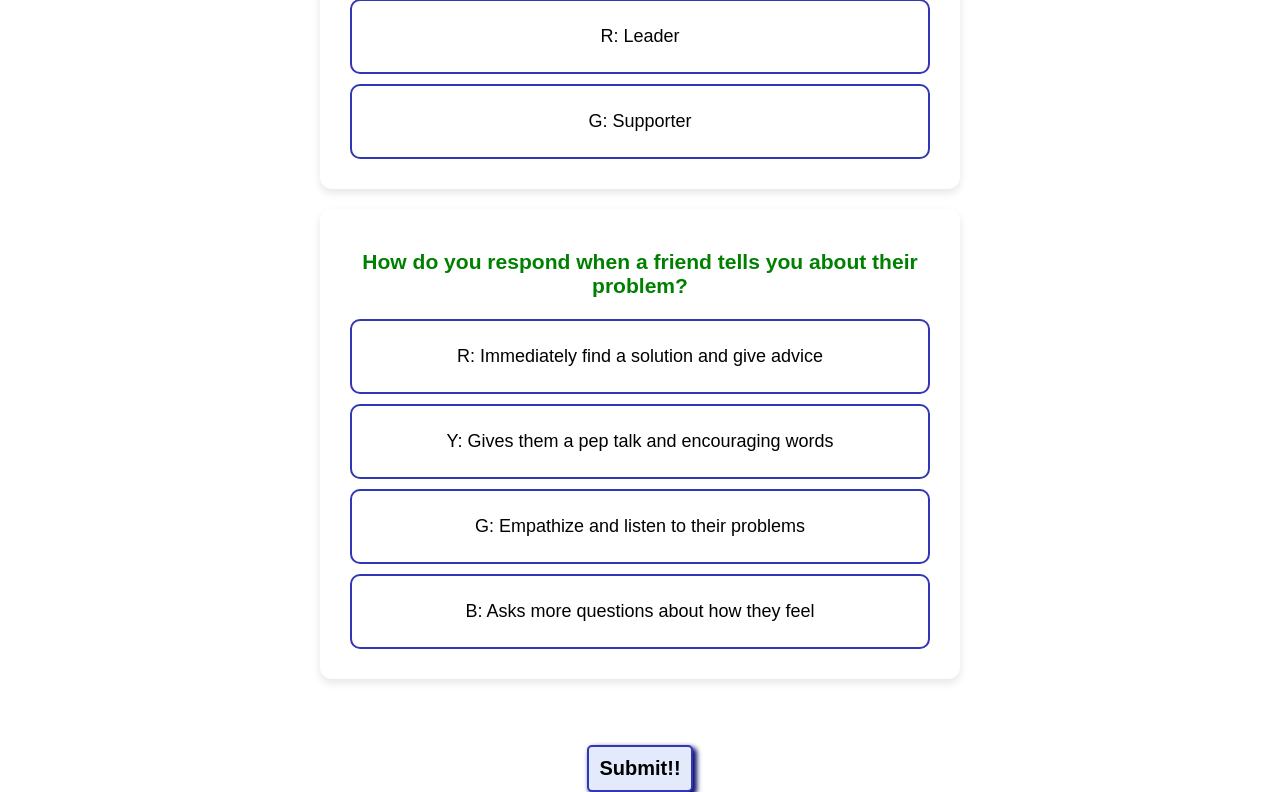
==== commit c57ca28e: "added the "card" background to questions, added the hover function and individual "buttons" for the " ====
--- a/quiz.html
+++ b/quiz.html
@@ -10,22 +10,22 @@
         <h2>Pick the answer that best describes you!</h2>
         <div class="question" id = "q1">
             <h3>How would you friends describe you?</h3>
-            <label>
+            <label class = "option">
                 <div>
                     <input type="radio" name="q1r" id="q1r1" onclick="counter('q1', 'R')">R: Ambitious
                 </div>
             </label>
-            <label>
+            <label class = "option">
                 <div>
                     <input type="radio" name="q1r" id="q1r2" onclick="counter('q1', 'Y')">Y: Outgoing
                 </div>
             </label>
-            <label>
+            <label class = "option">
                 <div>
                     <input type="radio" name="q1r" id="q1r3" onclick="counter('q1', 'G')">G: Supportive
                 </div>
             </label>
-            <label>
+            <label class = "option">
                 <div>
                     <input type="radio" name="q1r" id="q1r4" onclick="counter('q1', 'B')">B: Serious
                 </div>
@@ -33,22 +33,22 @@
         </div>
         <div class="question" id = "q2">
             <h3>What do you enjoy doing in your free time?</h3>
-            <label>
+            <label class = "option">
                 <div>
                     <input type="radio" name="q2r" id="q2r1" onclick="counter('q2', 'R')">R: Self Improvment & Completing Personal Goals
                 </div>
             </label>
-            <label>
+            <label class = "option">
                 <div>
                     <input type="radio" name="q2r" id="q2r2" onclick="counter('q2', 'Y')">Y: Socializing/Creating
                 </div>
             </label>
-            <label>
+            <label class = "option">
                 <div>
                     <input type="radio" name="q2r" id="q2r3" onclick="counter('q2', 'G')">G: Calming/Relaxing
                 </div>
             </label>
-            <label>
+            <label class = "option">
                 <div>
                     <input type="radio" name="q2r" id="q2r4" onclick="counter('q2', 'B')">B: Logical/Intellectual
                 </div>
@@ -56,22 +56,22 @@
         </div>
         <div class="question" id = "q3">
             <h3>What job appeals to you most?</h3>
-            <label>
+            <label class = "option">
                 <div>
                     <input type="radio" name="q3r" id="q3r1" onclick="counter('q3', 'R')">R: CEO, Entrepeneur, Government
                 </div>
             </label>
-            <label>
+            <label class = "option">
                 <div>
                     <input type="radio" name="q3r" id="q3r2" onclick="counter('q3', 'Y')">Y: HR, Entertainment, Influencer, Artist
                 </div>
             </label>
-            <label>
+            <label class = "option">
                 <div>
                     <input type="radio" name="q3r" id="q3r3" onclick="counter('q3', 'G')">G: Teaching, Health Care, Psychology
                 </div>
             </label>
-            <label>
+            <label class = "option">
                 <div>
                     <input type="radio" name="q3r" id="q3r4" onclick="counter('q3', 'B')">B: Scientific Research, Finance, Lawyer
                 </div>
@@ -79,22 +79,22 @@
         </div>
         <div class="question" id = "q4">
             <h3>What working style applies to you most?</h3>
-            <label>
+            <label class = "option">
                 <div>
                     <input type="radio" name="q4r" id="q4r1" onclick="counter('q4', 'R')">R: Leadership, corporate, independent work
                 </div>
             </label>
-            <label>
+            <label class = "option">
                 <div>
                     <input type="radio" name="q4r" id="q4r2" onclick="counter('q4', 'Y')">Y: Working with people, communicative, creative
                 </div>
             </label>
-            <label>
+            <label class = "option">
                 <div>
                     <input type="radio" name="q4r" id="q4r3" onclick="counter('q4', 'G')">G: Helping the community, making a difference, stable
                 </div>
             </label>
-            <label>
+            <label class = "option">
                 <div>
                     <input type="radio" name="q4r" id="q4r4" onclick="counter('q4', 'B')">B: Following a structure, rule oriented, analytical
                 </div>
@@ -102,22 +102,22 @@
         </div>
         <div class="question" id = "q5">
             <h3>How do you interact with others?</h3>
-            <label>
+            <label class = "option">
                 <div>
                     <input type="radio" name="q5r" id="q5r1" onclick="counter('q5', 'R')">R: Straightforward
                 </div>
             </label>
-            <label>
+            <label class = "option">
                 <div>
                     <input type="radio" name="q5r" id="q5r2" onclick="counter('q5', 'Y')">Y: Enthusiastic
                 </div>
             </label>
-            <label>
+            <label class = "option">
                 <div>
                     <input type="radio" name="q5r" id="q5r3" onclick="counter('q5', 'G')">G: Kind/Understanding
                 </div>
             </label>
-            <label>
+            <label class = "option">
                 <div>
                     <input type="radio" name="q5r" id="q5r4" onclick="counter('q5', 'B')">B: Questioning/Reserved
                 </div>
@@ -125,22 +125,22 @@
         </div>
         <div class="question" id = "q6">
             <h3>What outfit do you usually wear?</h3>
-            <label>
+            <label class = "option">
                 <div>
                     <input type="radio" name="q6r" id="q6r1" onclick="counter('q6', 'R')">R: Something bold and sharp
                 </div>
             </label>
-            <label>
+            <label class = "option">
                 <div>
                     <input type="radio" name="q6r" id="q6r2" onclick="counter('q6', 'Y')">Y: Something trendy, colorful, and expressive
                 </div>
             </label>
-            <label>
+            <label class = "option">
                 <div>
                     <input type="radio" name="q6r" id="q6r3" onclick="counter('q6', 'G')">G: Something comfortable and practical
                 </div>
             </label>
-            <label>
+            <label class = "option">
                 <div>
                     <input type="radio" name="q6r" id="q6r4" onclick="counter('q6', 'B')">B: Something like my normal routine
                 </div>
@@ -148,22 +148,22 @@
         </div>
         <div class="question" id = "q7">
             <h3>What is your worst trait?</h3>
-            <label>
+            <label class = "option">
                 <div>
                     <input type="radio" name="q7r" id="q7r1" onclick="counter('q7', 'R')">R: Pushy/Strict
                 </div>
             </label>
-            <label>
+            <label class = "option">
                 <div>
                     <input type="radio" name="q7r" id="q7r2" onclick="counter('q7', 'Y')">Y: Socially Manipulative
                 </div>
             </label>
-            <label>
+            <label class = "option">
                 <div>
                     <input type="radio" name="q7r" id="q7r3" onclick="counter('q7', 'G')">G: Stubborn
                 </div>
             </label>
-            <label>
+            <label class = "option">
                 <div>
                     <input type="radio" name="q7r" id="q7r4" onclick="counter('q7', 'B')">B: Critical/Judgy
                 </div>
@@ -172,22 +172,22 @@
         <div class="question" id = "q8">
             <h3>How indecisive are you?</h3>
             
-            <label>
+            <label class = "option">
                 <div>
                     <input type="radio" name="q8r" id="q8r1" onclick="counter('q8', 'R')">R: 1 (Decisive)
                 </div>
             </label>
-            <label>
+            <label class = "option">
                 <div>
                     <input type="radio" name="q8r" id="q8r2" onclick="counter('q8', 'Y')">Y: 3
                 </div>
             </label>
-            <label>
+            <label class = "option">
                 <div>
                     <input type="radio" name="q8r" id="q8r3" onclick="counter('q8', 'G')">G: 2
                 </div>
             </label>
-            <label>
+            <label class = "option">
                 <div>
                     <input type="radio" name="q8r" id="q8r4" onclick="counter('q8', 'B')">B: 4 (Indecisive)
                 </div>
@@ -195,12 +195,12 @@
         </div>
         <div class="question" id = "q9">
             <h3>Quality or results?</h3>
-            <label>
+            <label class = "option">
                 <div>
                     <input type="radio" name="q9r" id="q9r1" onclick="counter('q9', 'R')">R: Results
                 </div>
             </label>
-            <label>
+            <label class = "option">
                 <div>
                     <input type="radio" name="q9r" id="q9r2" onclick="counter('q9', 'B')">B: Quality
                 </div>
@@ -208,12 +208,12 @@
         </div>
         <div class="question" id = "q10">
             <h3>Are you spontaneous?</h3>
-            <label>
+            <label class = "option">
                 <div>
                     <input type="radio" name="q10r" id="q10r1" onclick="counter('q10', 'Y')">Y: Spontaneous
                 </div>
             </label>
-            <label>
+            <label class = "option">
                 <div>
                     <input type="radio" name="q10r" id="q10r2" onclick="counter('q10', 'G')">G: Stable
                 </div>
@@ -221,12 +221,12 @@
         </div>
         <div class="question" id = "q11">
             <h3>Creative or logical?</h3>
-            <label>
+            <label class = "option">
                 <div>
                     <input type="radio" name="q11r" id="q11r1" onclick="counter('q11', 'Y')">Y: Creative
                 </div>
             </label>
-            <label>
+            <label class = "option">
                 <div>
                     <input type="radio" name="q11r" id="q11r2" onclick="counter('q11', 'B')">B: Logical
                 </div>
@@ -234,12 +234,12 @@
         </div>
         <div class="question" id = "q12">
             <h3>Leader or supporter?</h3>
-            <label>
+            <label class = "option">
                 <div>
                     <input type="radio" name="q12r" id="q12r1" onclick="counter('q12', 'R')">R: Leader
                 </div>
             </label>
-            <label>
+            <label class = "option">
                 <div>
                     <input type="radio" name="q12r" id="q12r2" onclick="counter('q12', 'G')">G: Supporter
                 </div>
@@ -247,22 +247,22 @@
         </div>
         <div class="question" id = "q13">
             <h3>How do you respond when a friend tells you about their problem?</h3>
-            <label>
+            <label class = "option">
                 <div>
                     <input type="radio" name="q13r" id="q13r1" onclick="counter('q13', 'R')">R: Immediately find a solution and give advice
                 </div>
             </label>
-            <label>
+            <label class = "option">
                 <div>
                     <input type="radio" name="q13r" id="q13r2" onclick="counter('q13', 'Y')">Y: Gives them a pep talk and encouraging words
                 </div>
             </label>
-            <label>
+            <label class = "option">
                 <div>
                     <input type="radio" name="q13r" id="q13r3" onclick="counter('q13', 'G')">G: Empathize and listen to their problems
                 </div>
             </label>
-            <label>
+            <label class = "option">
                 <div>
                     <input type="radio" name="q13r" id="q13r4" onclick="counter('q13', 'B')">B: Asks more questions about how they feel
                 </div>
--- a/style.css
+++ b/style.css
@@ -1,29 +1,108 @@
-body {
-    background-image: url("bg.jpg");
-    background-size: cover;
-    background-position: center;
-    background-repeat: no-repeat;
-    font-family: Arial, sans-serif;
-    margin: 0;
-    padding: 20px;
-    display: flex;
-    align-items: center;
-    justify-content: center;
+.montserrat-<uniquifier> {
+  font-family: "Montserrat", sans-serif;
+  font-optical-sizing: auto;
+  font-weight: <weight>;
+  font-style: normal;
 }
 
-button {
-    background-color: #4CAF50;
-    color: white;
-    padding: 10px 20px;
-    border: none;
+html, body {
+    height: 100%;
+    margin: 0;
+    padding: 0;
+    font-family: 'Montserrat', sans-serif;
+}
+
+body {
+    background-image: linear-gradient(45deg, #ff9a9e, #faf9cd, #c4fac8, #cdc4fa);
+    background-repeat: no-repeat;
+    background-attachment: fixed;
+    background-size: cover;
+    min-height: 100vh;
+    overflow-x: hidden;
+    font-family: 'Montserrat', sans-serif;
+    margin: 0;
+    padding: 10px;
+    text-align: center;
+    font-size: 18px;
+    display: flex;
+    flex-direction: column;
+    align-items: center;
+}
+
+h1 {
+    display: flex;
+    justify-content: center;
+    align-items: center;
+    font-size: 45px;
+    margin-bottom: 1px;
+    background-image: linear-gradient(rgb(214, 8, 8), rgb(231, 200, 25), rgb(28, 148, 10), rgb(10, 10, 148));
+    color: transparent;
+    background-clip: text;
+}
+
+a, button {
+    background-color: rgb(226, 234, 251);
+    padding: 10px 10px;
+    font-size: 20px;
+    text-decoration: none;
+    color: black;
+    font-weight: bold;
+    border: 2px solid #3236b5;
     border-radius: 5px;
+    box-shadow: 3px 3px 5px 1px rgb(10, 13, 100);
     cursor: pointer;
+    transition-duration: 0.4s;
+    margin: 20px 500px;
+    display: flex;
+    justify-content: center;
+    align-items: center;
+    text-align: center;
+}
+
+a:hover, button:hover {
+  background-color: #3236b5;
+  color: white;
 }
 
 div {
     padding: 20px;
     border-radius: 5px;
-    box-shadow: 0 0 10px rgba(0, 0, 0, 0.1);
     text-align: center;
 }
 
+.question {
+    background-color: rgb(255, 255, 255);
+    padding: 20px;
+    margin: 10px;
+    border: 2px;
+    text-align: center;
+    width: 80%;
+    border-radius: 12px;
+    box-shadow: 0 4px 8px rgba(0, 0, 0, 0.1);
+    max-width: 600px;
+}
+
+input[type="radio"] {
+    display: none;
+}
+
+.option {
+    display: block;
+    padding: 5px;
+    margin: 10px;
+    font-size: 18px;
+    border: 2px solid #3236b5;
+    border-radius: 10px;
+    cursor: pointer;
+    transition-duration: 0.2s;
+}
+
+.option:hover {
+    background-color: #3236b5;
+    color: white;
+}
+
+h3 {
+    color: green;
+}
+
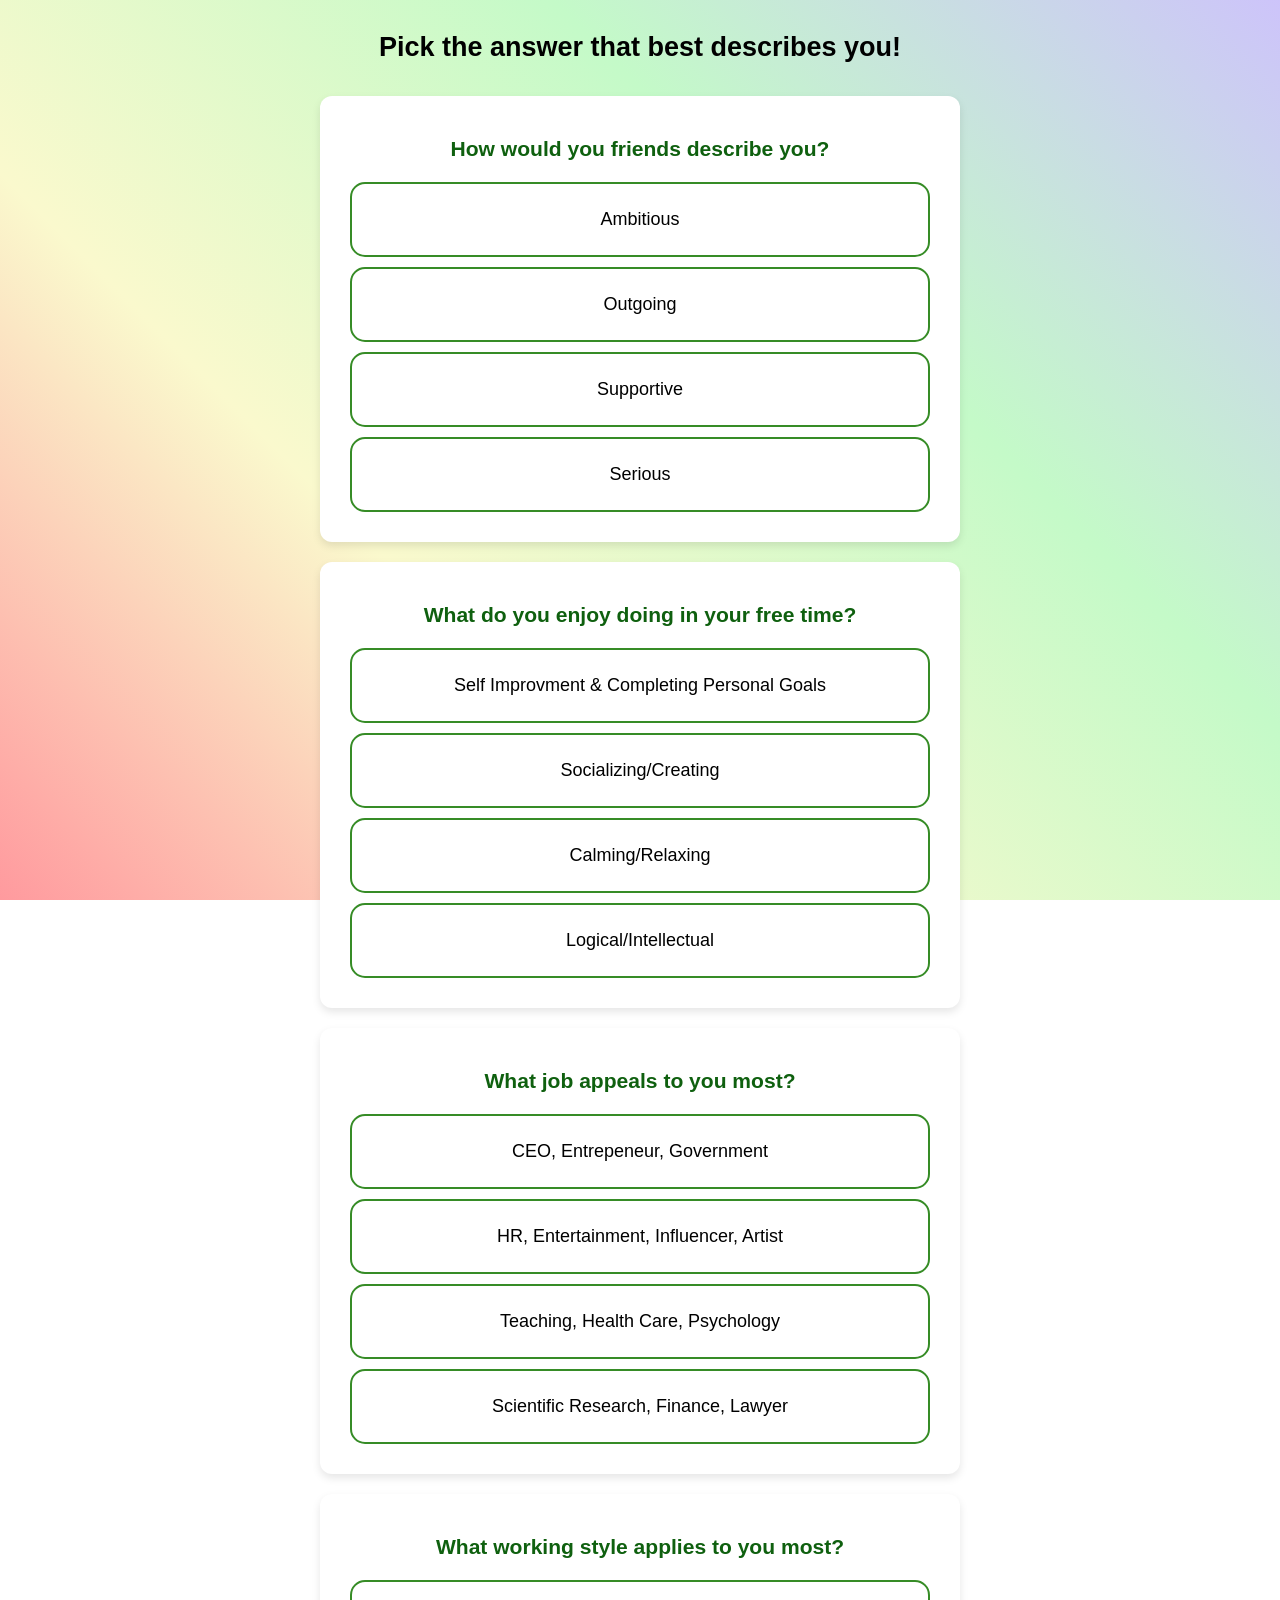
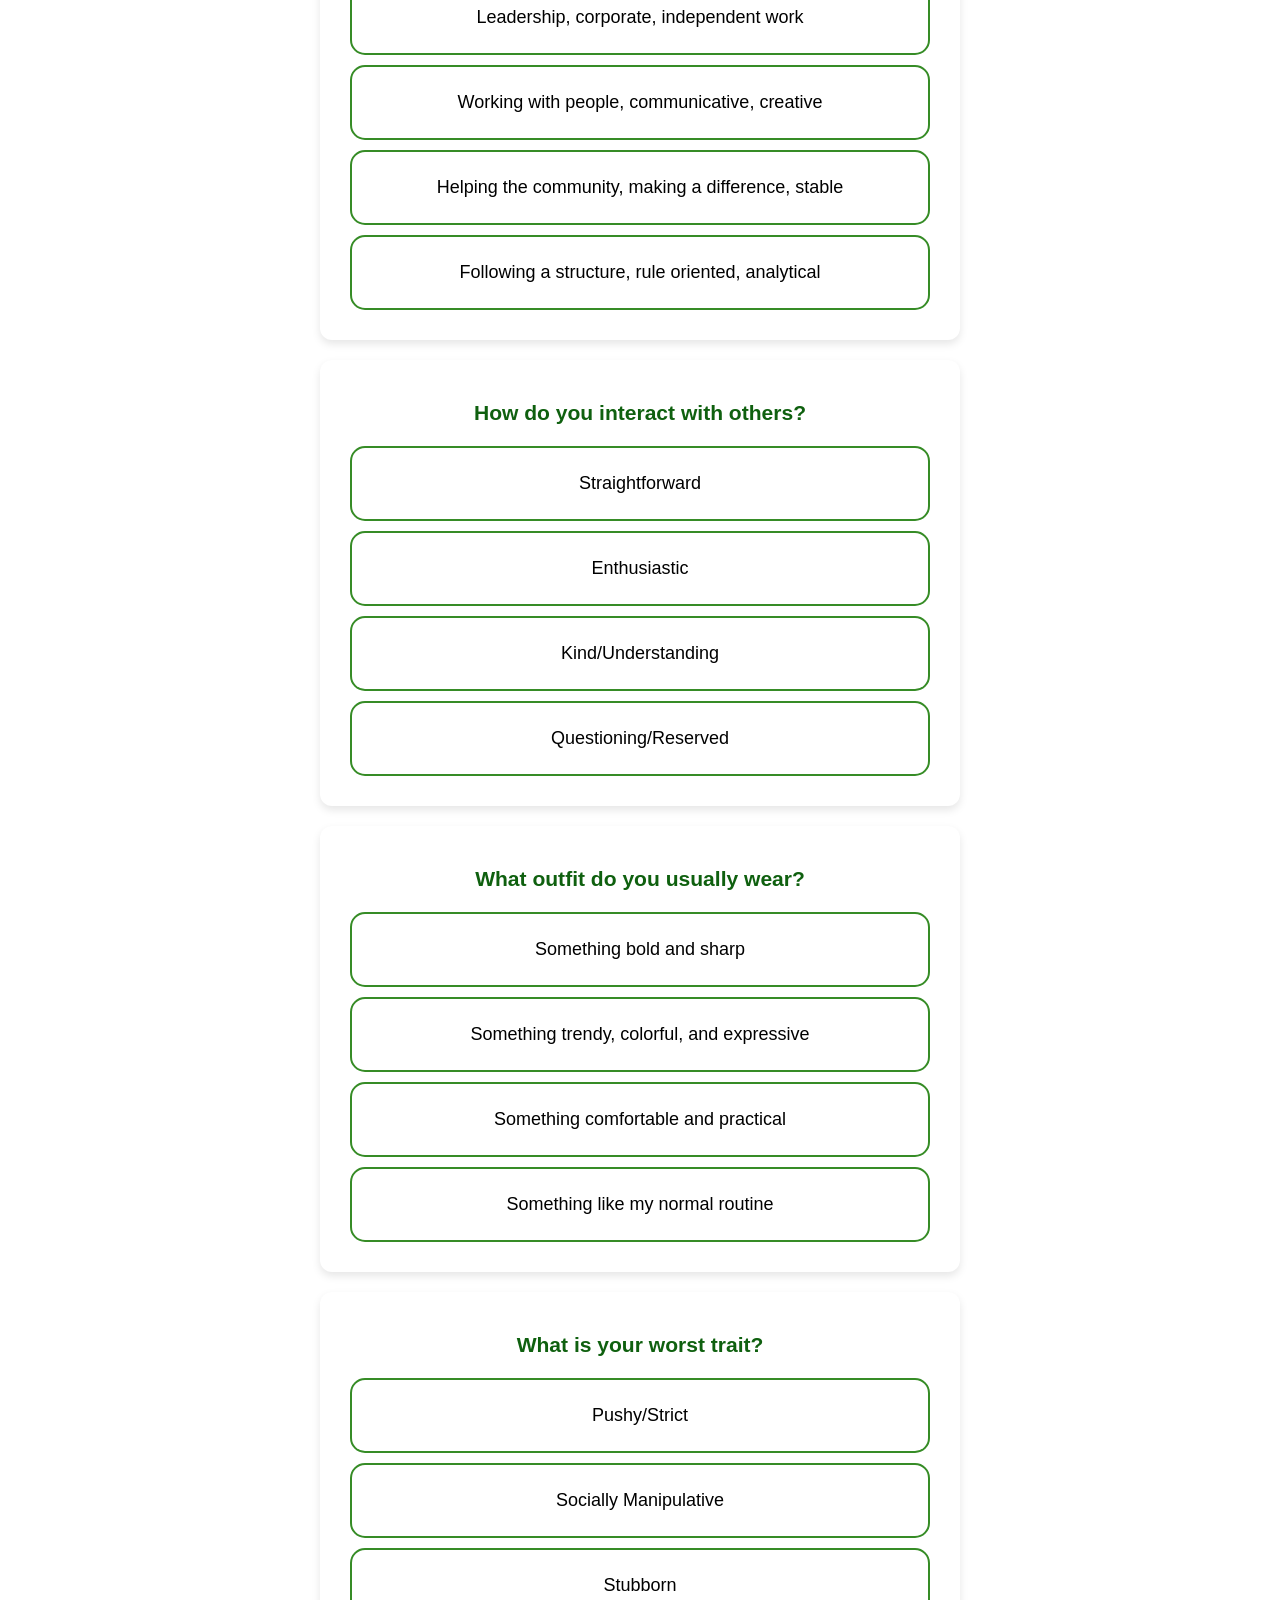
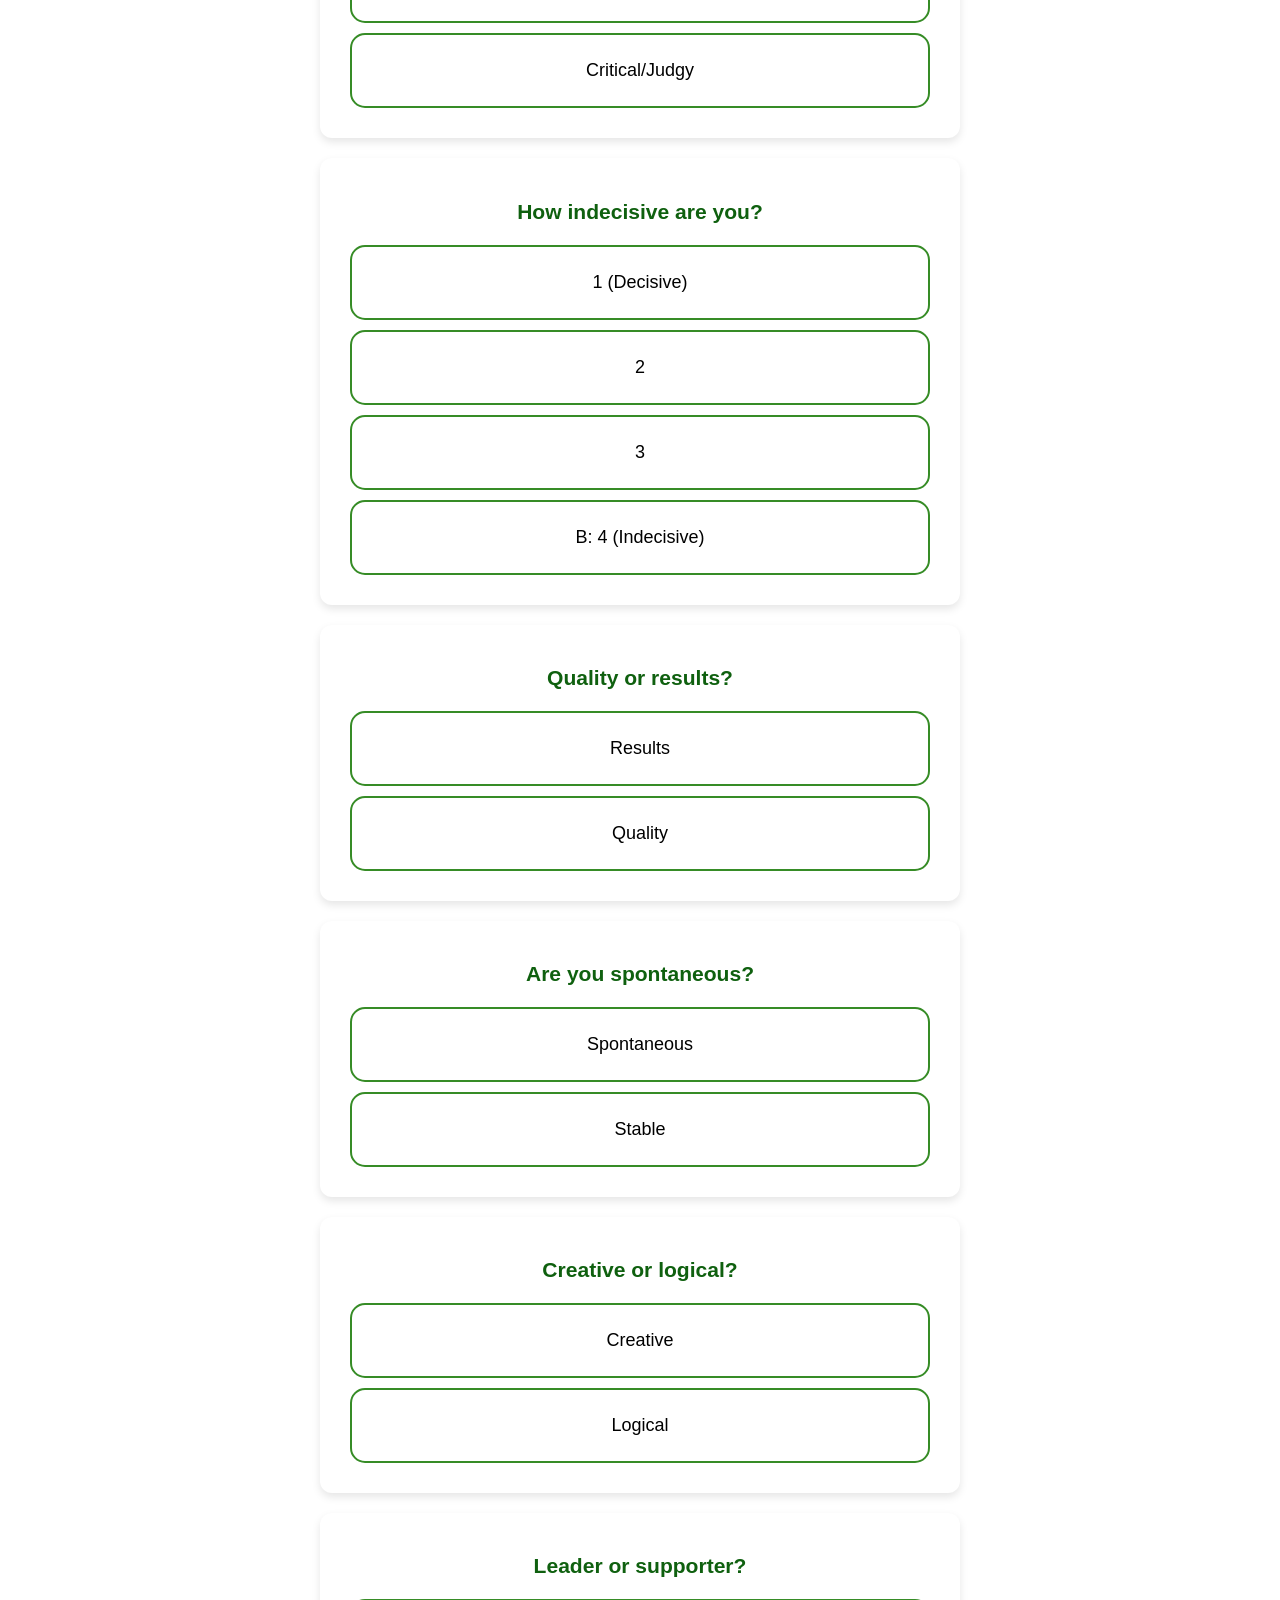
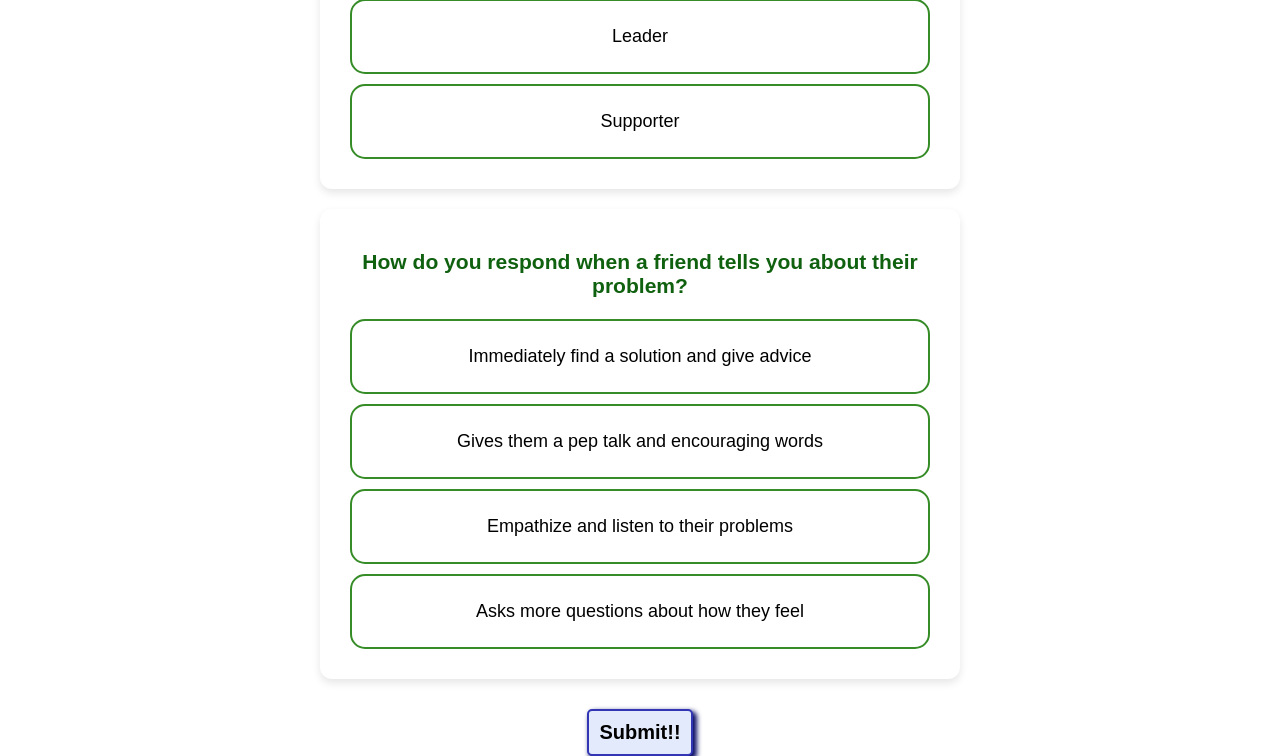
==== commit 97cf103e: "deleted radio buttons and added a color if u click on it and also deleted the question color marking" ====
--- a/quiz.html
+++ b/quiz.html
@@ -12,22 +12,22 @@
             <h3>How would you friends describe you?</h3>
             <label class = "option">
                 <div>
-                    <input type="radio" name="q1r" id="q1r1" onclick="counter('q1', 'R')">R: Ambitious
-                </div>
-            </label>
-            <label class = "option">
-                <div>
-                    <input type="radio" name="q1r" id="q1r2" onclick="counter('q1', 'Y')">Y: Outgoing
-                </div>
-            </label>
-            <label class = "option">
-                <div>
-                    <input type="radio" name="q1r" id="q1r3" onclick="counter('q1', 'G')">G: Supportive
-                </div>
-            </label>
-            <label class = "option">
-                <div>
-                    <input type="radio" name="q1r" id="q1r4" onclick="counter('q1', 'B')">B: Serious
+                    <input type="radio" name="q1r" id="q1r1" onclick="counter('q1', 'R')">Ambitious
+                </div>
+            </label>
+            <label class = "option">
+                <div>
+                    <input type="radio" name="q1r" id="q1r2" onclick="counter('q1', 'Y')">Outgoing
+                </div>
+            </label>
+            <label class = "option">
+                <div>
+                    <input type="radio" name="q1r" id="q1r3" onclick="counter('q1', 'G')">Supportive
+                </div>
+            </label>
+            <label class = "option">
+                <div>
+                    <input type="radio" name="q1r" id="q1r4" onclick="counter('q1', 'B')">Serious
                 </div>
             </label>
         </div>
@@ -35,22 +35,22 @@
             <h3>What do you enjoy doing in your free time?</h3>
             <label class = "option">
                 <div>
-                    <input type="radio" name="q2r" id="q2r1" onclick="counter('q2', 'R')">R: Self Improvment & Completing Personal Goals
-                </div>
-            </label>
-            <label class = "option">
-                <div>
-                    <input type="radio" name="q2r" id="q2r2" onclick="counter('q2', 'Y')">Y: Socializing/Creating
-                </div>
-            </label>
-            <label class = "option">
-                <div>
-                    <input type="radio" name="q2r" id="q2r3" onclick="counter('q2', 'G')">G: Calming/Relaxing
-                </div>
-            </label>
-            <label class = "option">
-                <div>
-                    <input type="radio" name="q2r" id="q2r4" onclick="counter('q2', 'B')">B: Logical/Intellectual
+                    <input type="radio" name="q2r" id="q2r1" onclick="counter('q2', 'R')">Self Improvment & Completing Personal Goals
+                </div>
+            </label>
+            <label class = "option">
+                <div>
+                    <input type="radio" name="q2r" id="q2r2" onclick="counter('q2', 'Y')">Socializing/Creating
+                </div>
+            </label>
+            <label class = "option">
+                <div>
+                    <input type="radio" name="q2r" id="q2r3" onclick="counter('q2', 'G')">Calming/Relaxing
+                </div>
+            </label>
+            <label class = "option">
+                <div>
+                    <input type="radio" name="q2r" id="q2r4" onclick="counter('q2', 'B')">Logical/Intellectual
                 </div>
             </label>
         </div>
@@ -58,22 +58,22 @@
             <h3>What job appeals to you most?</h3>
             <label class = "option">
                 <div>
-                    <input type="radio" name="q3r" id="q3r1" onclick="counter('q3', 'R')">R: CEO, Entrepeneur, Government
-                </div>
-            </label>
-            <label class = "option">
-                <div>
-                    <input type="radio" name="q3r" id="q3r2" onclick="counter('q3', 'Y')">Y: HR, Entertainment, Influencer, Artist
-                </div>
-            </label>
-            <label class = "option">
-                <div>
-                    <input type="radio" name="q3r" id="q3r3" onclick="counter('q3', 'G')">G: Teaching, Health Care, Psychology
-                </div>
-            </label>
-            <label class = "option">
-                <div>
-                    <input type="radio" name="q3r" id="q3r4" onclick="counter('q3', 'B')">B: Scientific Research, Finance, Lawyer
+                    <input type="radio" name="q3r" id="q3r1" onclick="counter('q3', 'R')">CEO, Entrepeneur, Government
+                </div>
+            </label>
+            <label class = "option">
+                <div>
+                    <input type="radio" name="q3r" id="q3r2" onclick="counter('q3', 'Y')">HR, Entertainment, Influencer, Artist
+                </div>
+            </label>
+            <label class = "option">
+                <div>
+                    <input type="radio" name="q3r" id="q3r3" onclick="counter('q3', 'G')">Teaching, Health Care, Psychology
+                </div>
+            </label>
+            <label class = "option">
+                <div>
+                    <input type="radio" name="q3r" id="q3r4" onclick="counter('q3', 'B')">Scientific Research, Finance, Lawyer
                 </div>
             </label>
         </div>
@@ -81,22 +81,22 @@
             <h3>What working style applies to you most?</h3>
             <label class = "option">
                 <div>
-                    <input type="radio" name="q4r" id="q4r1" onclick="counter('q4', 'R')">R: Leadership, corporate, independent work
-                </div>
-            </label>
-            <label class = "option">
-                <div>
-                    <input type="radio" name="q4r" id="q4r2" onclick="counter('q4', 'Y')">Y: Working with people, communicative, creative
-                </div>
-            </label>
-            <label class = "option">
-                <div>
-                    <input type="radio" name="q4r" id="q4r3" onclick="counter('q4', 'G')">G: Helping the community, making a difference, stable
-                </div>
-            </label>
-            <label class = "option">
-                <div>
-                    <input type="radio" name="q4r" id="q4r4" onclick="counter('q4', 'B')">B: Following a structure, rule oriented, analytical
+                    <input type="radio" name="q4r" id="q4r1" onclick="counter('q4', 'R')">Leadership, corporate, independent work
+                </div>
+            </label>
+            <label class = "option">
+                <div>
+                    <input type="radio" name="q4r" id="q4r2" onclick="counter('q4', 'Y')">Working with people, communicative, creative
+                </div>
+            </label>
+            <label class = "option">
+                <div>
+                    <input type="radio" name="q4r" id="q4r3" onclick="counter('q4', 'G')">Helping the community, making a difference, stable
+                </div>
+            </label>
+            <label class = "option">
+                <div>
+                    <input type="radio" name="q4r" id="q4r4" onclick="counter('q4', 'B')">Following a structure, rule oriented, analytical
                 </div>
             </label>
         </div>
@@ -104,22 +104,22 @@
             <h3>How do you interact with others?</h3>
             <label class = "option">
                 <div>
-                    <input type="radio" name="q5r" id="q5r1" onclick="counter('q5', 'R')">R: Straightforward
-                </div>
-            </label>
-            <label class = "option">
-                <div>
-                    <input type="radio" name="q5r" id="q5r2" onclick="counter('q5', 'Y')">Y: Enthusiastic
-                </div>
-            </label>
-            <label class = "option">
-                <div>
-                    <input type="radio" name="q5r" id="q5r3" onclick="counter('q5', 'G')">G: Kind/Understanding
-                </div>
-            </label>
-            <label class = "option">
-                <div>
-                    <input type="radio" name="q5r" id="q5r4" onclick="counter('q5', 'B')">B: Questioning/Reserved
+                    <input type="radio" name="q5r" id="q5r1" onclick="counter('q5', 'R')">Straightforward
+                </div>
+            </label>
+            <label class = "option">
+                <div>
+                    <input type="radio" name="q5r" id="q5r2" onclick="counter('q5', 'Y')">Enthusiastic
+                </div>
+            </label>
+            <label class = "option">
+                <div>
+                    <input type="radio" name="q5r" id="q5r3" onclick="counter('q5', 'G')">Kind/Understanding
+                </div>
+            </label>
+            <label class = "option">
+                <div>
+                    <input type="radio" name="q5r" id="q5r4" onclick="counter('q5', 'B')">Questioning/Reserved
                 </div>
             </label>
         </div>
@@ -127,22 +127,22 @@
             <h3>What outfit do you usually wear?</h3>
             <label class = "option">
                 <div>
-                    <input type="radio" name="q6r" id="q6r1" onclick="counter('q6', 'R')">R: Something bold and sharp
-                </div>
-            </label>
-            <label class = "option">
-                <div>
-                    <input type="radio" name="q6r" id="q6r2" onclick="counter('q6', 'Y')">Y: Something trendy, colorful, and expressive
-                </div>
-            </label>
-            <label class = "option">
-                <div>
-                    <input type="radio" name="q6r" id="q6r3" onclick="counter('q6', 'G')">G: Something comfortable and practical
-                </div>
-            </label>
-            <label class = "option">
-                <div>
-                    <input type="radio" name="q6r" id="q6r4" onclick="counter('q6', 'B')">B: Something like my normal routine
+                    <input type="radio" name="q6r" id="q6r1" onclick="counter('q6', 'R')">Something bold and sharp
+                </div>
+            </label>
+            <label class = "option">
+                <div>
+                    <input type="radio" name="q6r" id="q6r2" onclick="counter('q6', 'Y')">Something trendy, colorful, and expressive
+                </div>
+            </label>
+            <label class = "option">
+                <div>
+                    <input type="radio" name="q6r" id="q6r3" onclick="counter('q6', 'G')">Something comfortable and practical
+                </div>
+            </label>
+            <label class = "option">
+                <div>
+                    <input type="radio" name="q6r" id="q6r4" onclick="counter('q6', 'B')">Something like my normal routine
                 </div>
             </label>
         </div>
@@ -150,22 +150,22 @@
             <h3>What is your worst trait?</h3>
             <label class = "option">
                 <div>
-                    <input type="radio" name="q7r" id="q7r1" onclick="counter('q7', 'R')">R: Pushy/Strict
-                </div>
-            </label>
-            <label class = "option">
-                <div>
-                    <input type="radio" name="q7r" id="q7r2" onclick="counter('q7', 'Y')">Y: Socially Manipulative
-                </div>
-            </label>
-            <label class = "option">
-                <div>
-                    <input type="radio" name="q7r" id="q7r3" onclick="counter('q7', 'G')">G: Stubborn
-                </div>
-            </label>
-            <label class = "option">
-                <div>
-                    <input type="radio" name="q7r" id="q7r4" onclick="counter('q7', 'B')">B: Critical/Judgy
+                    <input type="radio" name="q7r" id="q7r1" onclick="counter('q7', 'R')">Pushy/Strict
+                </div>
+            </label>
+            <label class = "option">
+                <div>
+                    <input type="radio" name="q7r" id="q7r2" onclick="counter('q7', 'Y')">Socially Manipulative
+                </div>
+            </label>
+            <label class = "option">
+                <div>
+                    <input type="radio" name="q7r" id="q7r3" onclick="counter('q7', 'G')">Stubborn
+                </div>
+            </label>
+            <label class = "option">
+                <div>
+                    <input type="radio" name="q7r" id="q7r4" onclick="counter('q7', 'B')">Critical/Judgy
                 </div>
             </label>
         </div>
@@ -174,17 +174,17 @@
             
             <label class = "option">
                 <div>
-                    <input type="radio" name="q8r" id="q8r1" onclick="counter('q8', 'R')">R: 1 (Decisive)
-                </div>
-            </label>
-            <label class = "option">
-                <div>
-                    <input type="radio" name="q8r" id="q8r2" onclick="counter('q8', 'Y')">Y: 3
-                </div>
-            </label>
-            <label class = "option">
-                <div>
-                    <input type="radio" name="q8r" id="q8r3" onclick="counter('q8', 'G')">G: 2
+                    <input type="radio" name="q8r" id="q8r1" onclick="counter('q8', 'R')">1 (Decisive)
+                </div>
+            </label>
+            <label class = "option">
+                <div>
+                    <input type="radio" name="q8r" id="q8r2" onclick="counter('q8', 'G')">2
+                </div>
+            </label>
+            <label class = "option">
+                <div>
+                    <input type="radio" name="q8r" id="q8r3" onclick="counter('q8', 'Y')">3
                 </div>
             </label>
             <label class = "option">
@@ -197,12 +197,12 @@
             <h3>Quality or results?</h3>
             <label class = "option">
                 <div>
-                    <input type="radio" name="q9r" id="q9r1" onclick="counter('q9', 'R')">R: Results
-                </div>
-            </label>
-            <label class = "option">
-                <div>
-                    <input type="radio" name="q9r" id="q9r2" onclick="counter('q9', 'B')">B: Quality
+                    <input type="radio" name="q9r" id="q9r1" onclick="counter('q9', 'R')">Results
+                </div>
+            </label>
+            <label class = "option">
+                <div>
+                    <input type="radio" name="q9r" id="q9r2" onclick="counter('q9', 'B')">Quality
                 </div>
             </label>
         </div>
@@ -210,12 +210,12 @@
             <h3>Are you spontaneous?</h3>
             <label class = "option">
                 <div>
-                    <input type="radio" name="q10r" id="q10r1" onclick="counter('q10', 'Y')">Y: Spontaneous
-                </div>
-            </label>
-            <label class = "option">
-                <div>
-                    <input type="radio" name="q10r" id="q10r2" onclick="counter('q10', 'G')">G: Stable
+                    <input type="radio" name="q10r" id="q10r1" onclick="counter('q10', 'Y')">Spontaneous
+                </div>
+            </label>
+            <label class = "option">
+                <div>
+                    <input type="radio" name="q10r" id="q10r2" onclick="counter('q10', 'G')">Stable
                 </div>
             </label>
         </div>
@@ -223,12 +223,12 @@
             <h3>Creative or logical?</h3>
             <label class = "option">
                 <div>
-                    <input type="radio" name="q11r" id="q11r1" onclick="counter('q11', 'Y')">Y: Creative
-                </div>
-            </label>
-            <label class = "option">
-                <div>
-                    <input type="radio" name="q11r" id="q11r2" onclick="counter('q11', 'B')">B: Logical
+                    <input type="radio" name="q11r" id="q11r1" onclick="counter('q11', 'Y')">Creative
+                </div>
+            </label>
+            <label class = "option">
+                <div>
+                    <input type="radio" name="q11r" id="q11r2" onclick="counter('q11', 'B')">Logical
                 </div>
             </label>
         </div>
@@ -236,12 +236,12 @@
             <h3>Leader or supporter?</h3>
             <label class = "option">
                 <div>
-                    <input type="radio" name="q12r" id="q12r1" onclick="counter('q12', 'R')">R: Leader
-                </div>
-            </label>
-            <label class = "option">
-                <div>
-                    <input type="radio" name="q12r" id="q12r2" onclick="counter('q12', 'G')">G: Supporter
+                    <input type="radio" name="q12r" id="q12r1" onclick="counter('q12', 'R')">Leader
+                </div>
+            </label>
+            <label class = "option">
+                <div>
+                    <input type="radio" name="q12r" id="q12r2" onclick="counter('q12', 'G')">Supporter
                 </div>
             </label>
         </div>
@@ -249,26 +249,25 @@
             <h3>How do you respond when a friend tells you about their problem?</h3>
             <label class = "option">
                 <div>
-                    <input type="radio" name="q13r" id="q13r1" onclick="counter('q13', 'R')">R: Immediately find a solution and give advice
-                </div>
-            </label>
-            <label class = "option">
-                <div>
-                    <input type="radio" name="q13r" id="q13r2" onclick="counter('q13', 'Y')">Y: Gives them a pep talk and encouraging words
-                </div>
-            </label>
-            <label class = "option">
-                <div>
-                    <input type="radio" name="q13r" id="q13r3" onclick="counter('q13', 'G')">G: Empathize and listen to their problems
-                </div>
-            </label>
-            <label class = "option">
-                <div>
-                    <input type="radio" name="q13r" id="q13r4" onclick="counter('q13', 'B')">B: Asks more questions about how they feel
-                </div>
-            </label>
-        </div>
-        <p id="output"></p>
+                    <input type="radio" name="q13r" id="q13r1" onclick="counter('q13', 'R')">Immediately find a solution and give advice
+                </div>
+            </label>
+            <label class = "option">
+                <div>
+                    <input type="radio" name="q13r" id="q13r2" onclick="counter('q13', 'Y')">Gives them a pep talk and encouraging words
+                </div>
+            </label>
+            <label class = "option">
+                <div>
+                    <input type="radio" name="q13r" id="q13r3" onclick="counter('q13', 'G')">Empathize and listen to their problems
+                </div>
+            </label>
+            <label class = "option">
+                <div>
+                    <input type="radio" name="q13r" id="q13r4" onclick="counter('q13', 'B')">Asks more questions about how they feel
+                </div>
+            </label>
+        </div>
         <script src="main.js"></script>
         <button onclick="submit()">Submit!!</button>
     </body>
--- a/style.css
+++ b/style.css
@@ -91,18 +91,22 @@
     padding: 5px;
     margin: 10px;
     font-size: 18px;
-    border: 2px solid #3236b5;
-    border-radius: 10px;
+    border: 2px solid #368c26;
+    border-radius: 15px;
     cursor: pointer;
     transition-duration: 0.2s;
 }
 
 .option:hover {
-    background-color: #3236b5;
+    background-color: #368c26;
     color: white;
 }
 
 h3 {
-    color: green;
+    color: rgb(15, 96, 15);
 }
 
+.option:has(input[type="radio"]:checked) {
+    background: #368c26;
+    color: white;
+}
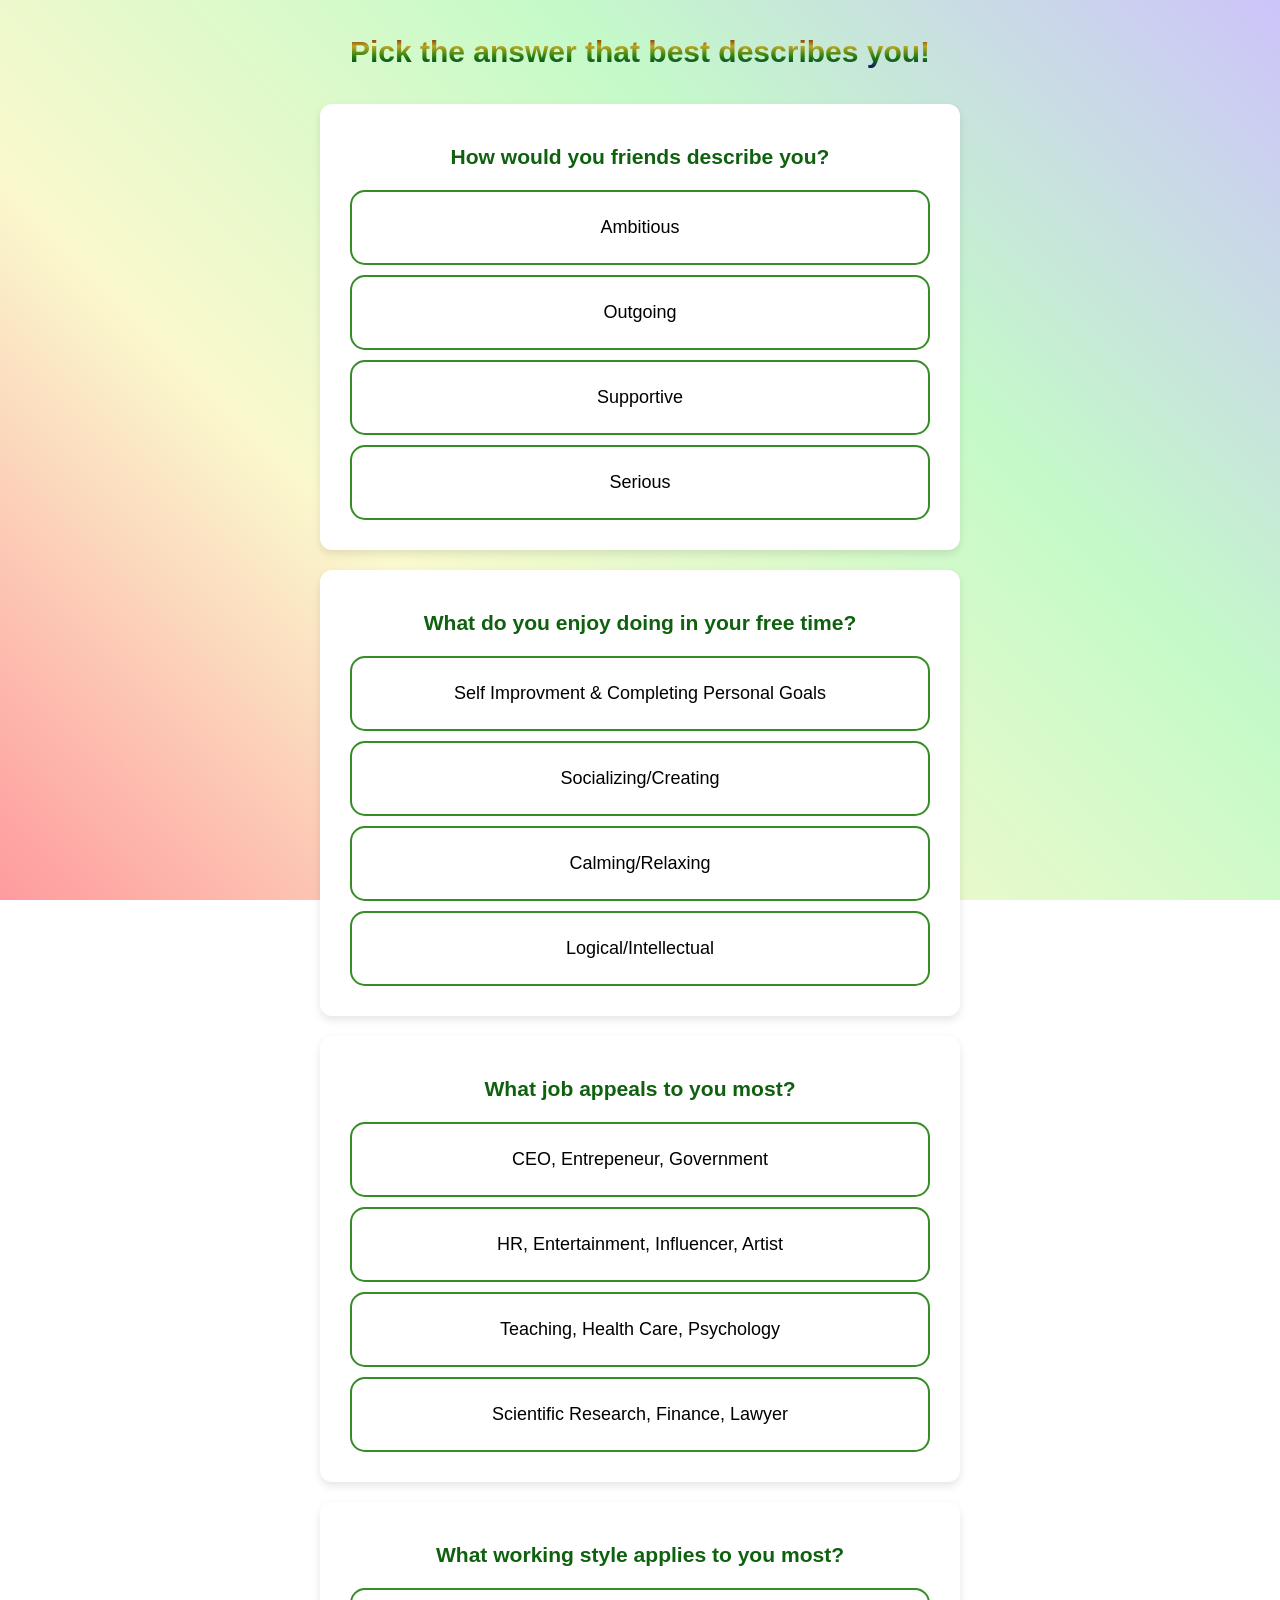
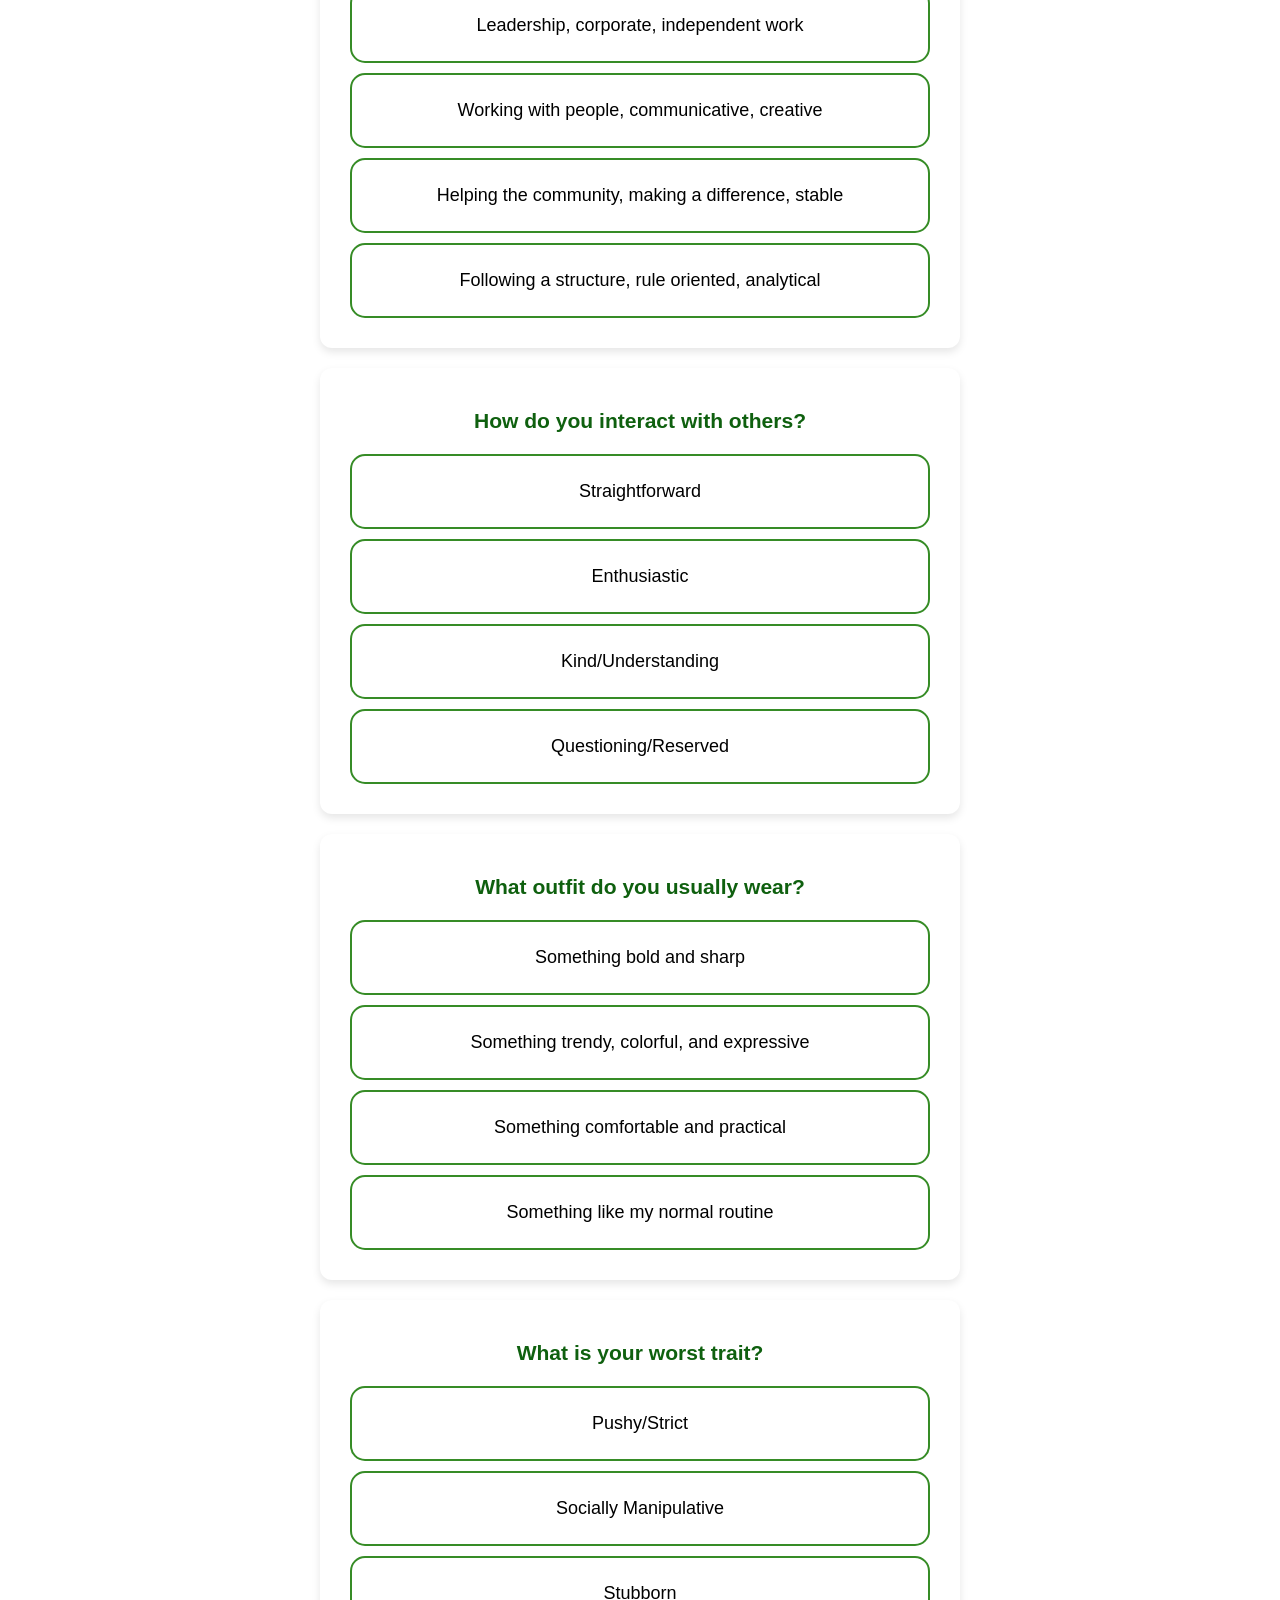
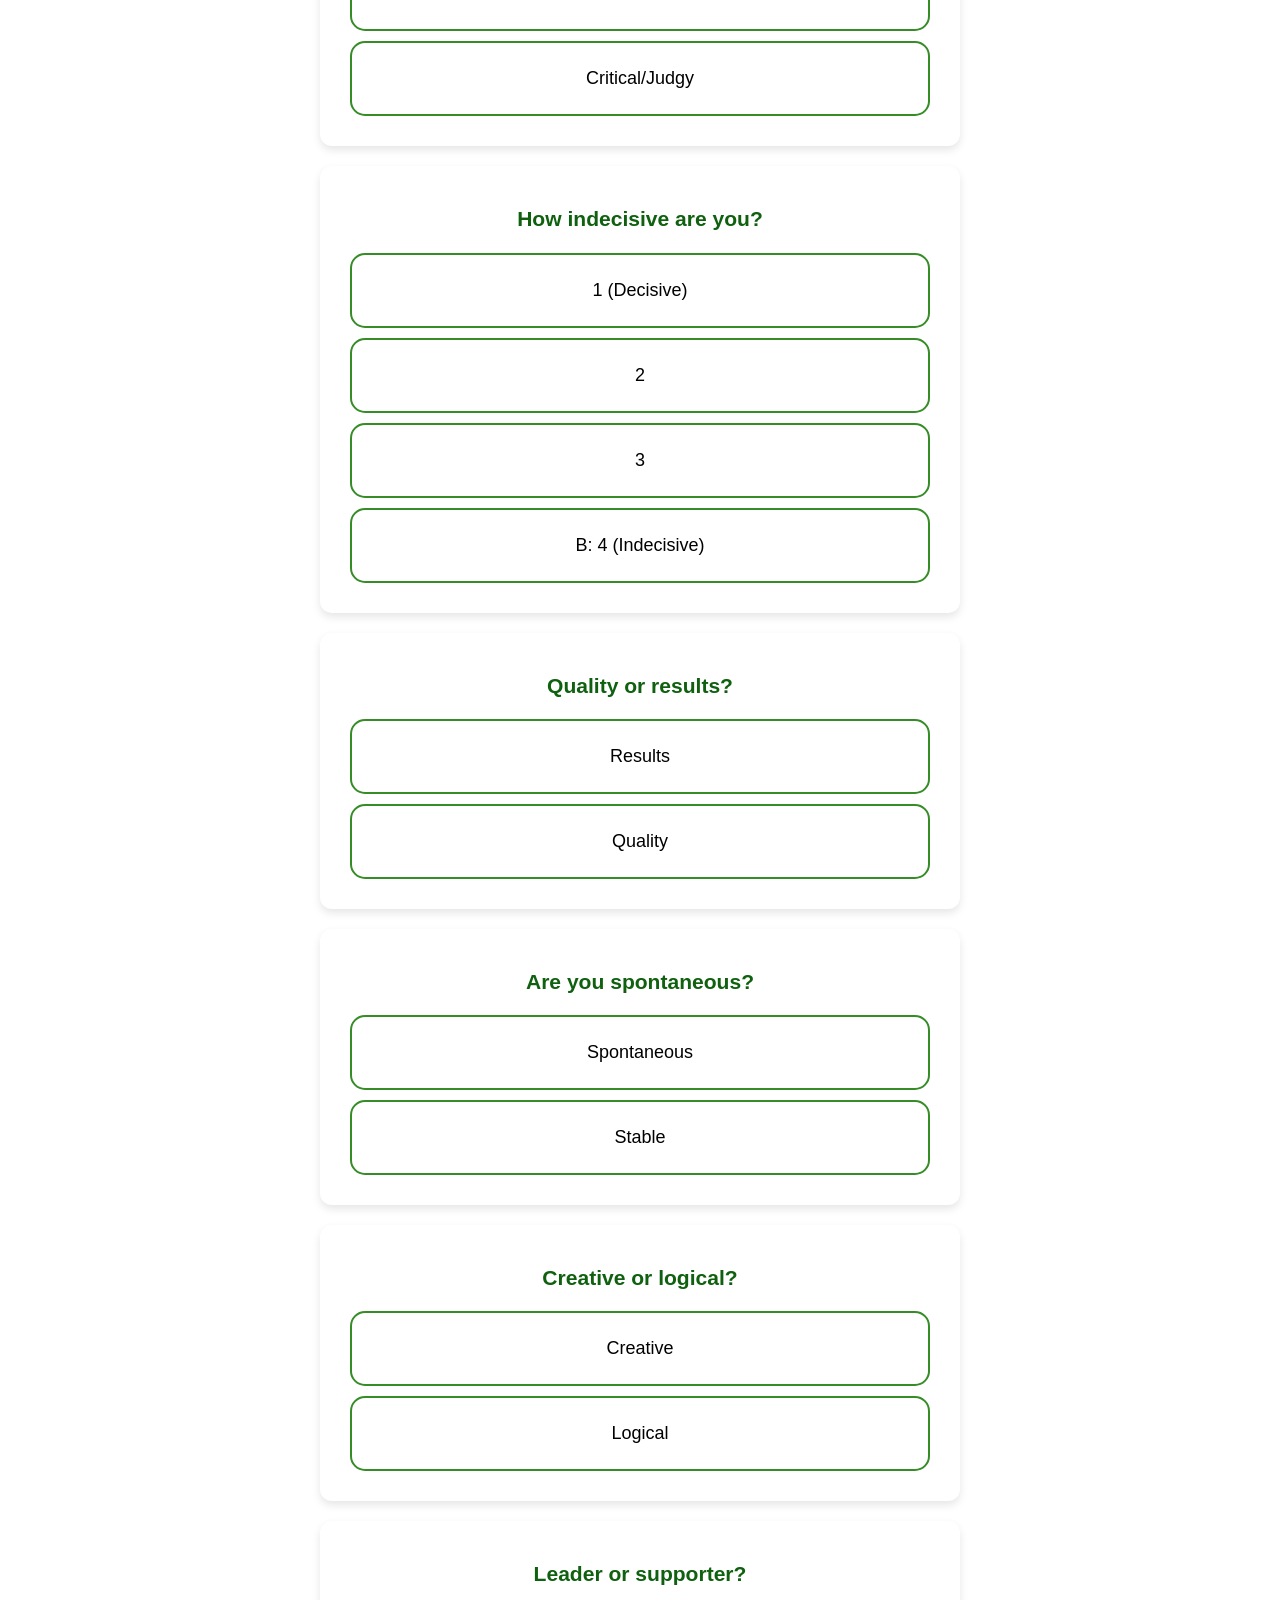
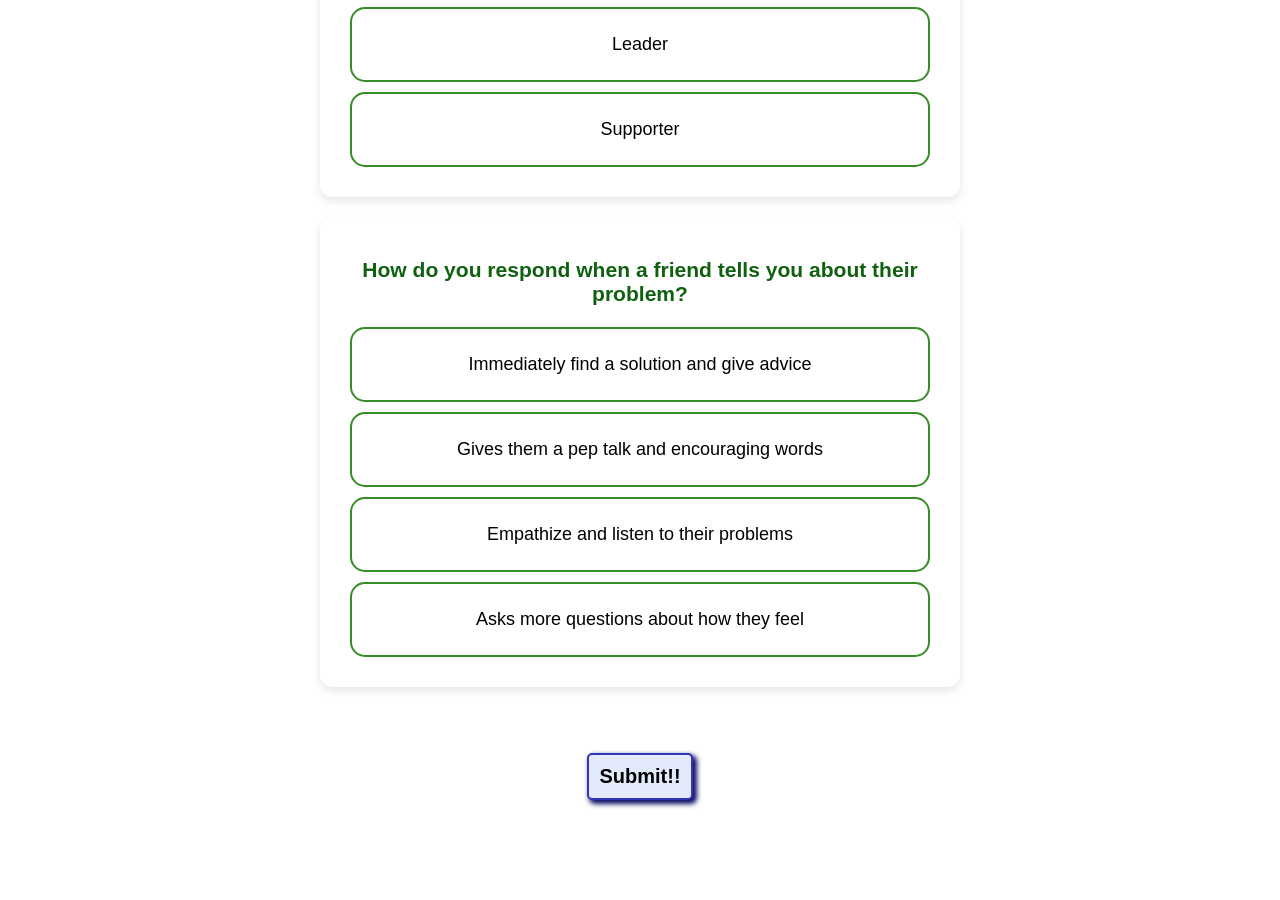
==== commit 41d250e6: "yay it works now! just had problems w the output element in js" ====
--- a/quiz.html
+++ b/quiz.html
@@ -268,7 +268,9 @@
                 </div>
             </label>
         </div>
+        <p id="output"></p>
         <script src="main.js"></script>
         <button onclick="submit()">Submit!!</button>
+        <div class="footer"></div>
     </body>
 </html>
--- a/style.css
+++ b/style.css
@@ -1,9 +1,9 @@
-.montserrat-<uniquifier> {
-  font-family: "Montserrat", sans-serif;
-  font-optical-sizing: auto;
-  font-weight: <weight>;
-  font-style: normal;
+.montserrat {
+    font-family: "Montserrat", sans-serif;
+    font-optical-sizing: auto;
+    font-style: normal;
 }
+  
 
 html, body {
     height: 100%;
@@ -34,10 +34,30 @@
     justify-content: center;
     align-items: center;
     font-size: 45px;
-    margin-bottom: 1px;
     background-image: linear-gradient(rgb(214, 8, 8), rgb(231, 200, 25), rgb(28, 148, 10), rgb(10, 10, 148));
     color: transparent;
     background-clip: text;
+}
+
+h2 {
+    display: flex;
+    justify-content: center;
+    align-items: center;
+    font-size: 30px;
+    background-image: linear-gradient(rgb(101, 3, 3), rgb(188, 166, 38), rgb(27, 123, 12), rgb(11, 11, 112));
+    color: transparent;
+    background-clip: text;
+}
+
+h4 {
+    color: rgb(214, 8, 8);
+    font-size: 22px;
+}
+
+hr {
+    width: 50%;
+    border: 1px solid black;
+    margin: 20px auto;
 }
 
 a, button {
@@ -52,11 +72,12 @@
     box-shadow: 3px 3px 5px 1px rgb(10, 13, 100);
     cursor: pointer;
     transition-duration: 0.4s;
-    margin: 20px 500px;
+    margin: 20px 0 60px 0;
     display: flex;
     justify-content: center;
     align-items: center;
     text-align: center;
+    margin-bottom: 60px;
 }
 
 a:hover, button:hover {
@@ -98,7 +119,7 @@
 }
 
 .option:hover {
-    background-color: #368c26;
+    background-color: #40a92e;
     color: white;
 }
 
@@ -107,6 +128,17 @@
 }
 
 .option:has(input[type="radio"]:checked) {
-    background: #368c26;
+    background: #26651b;
     color: white;
+}
+
+.center {
+    display: flex;
+    justify-content: center;
+    align-items: center;
+    height: 100%;
+}
+
+.footer {
+    height: 10px;
 }
